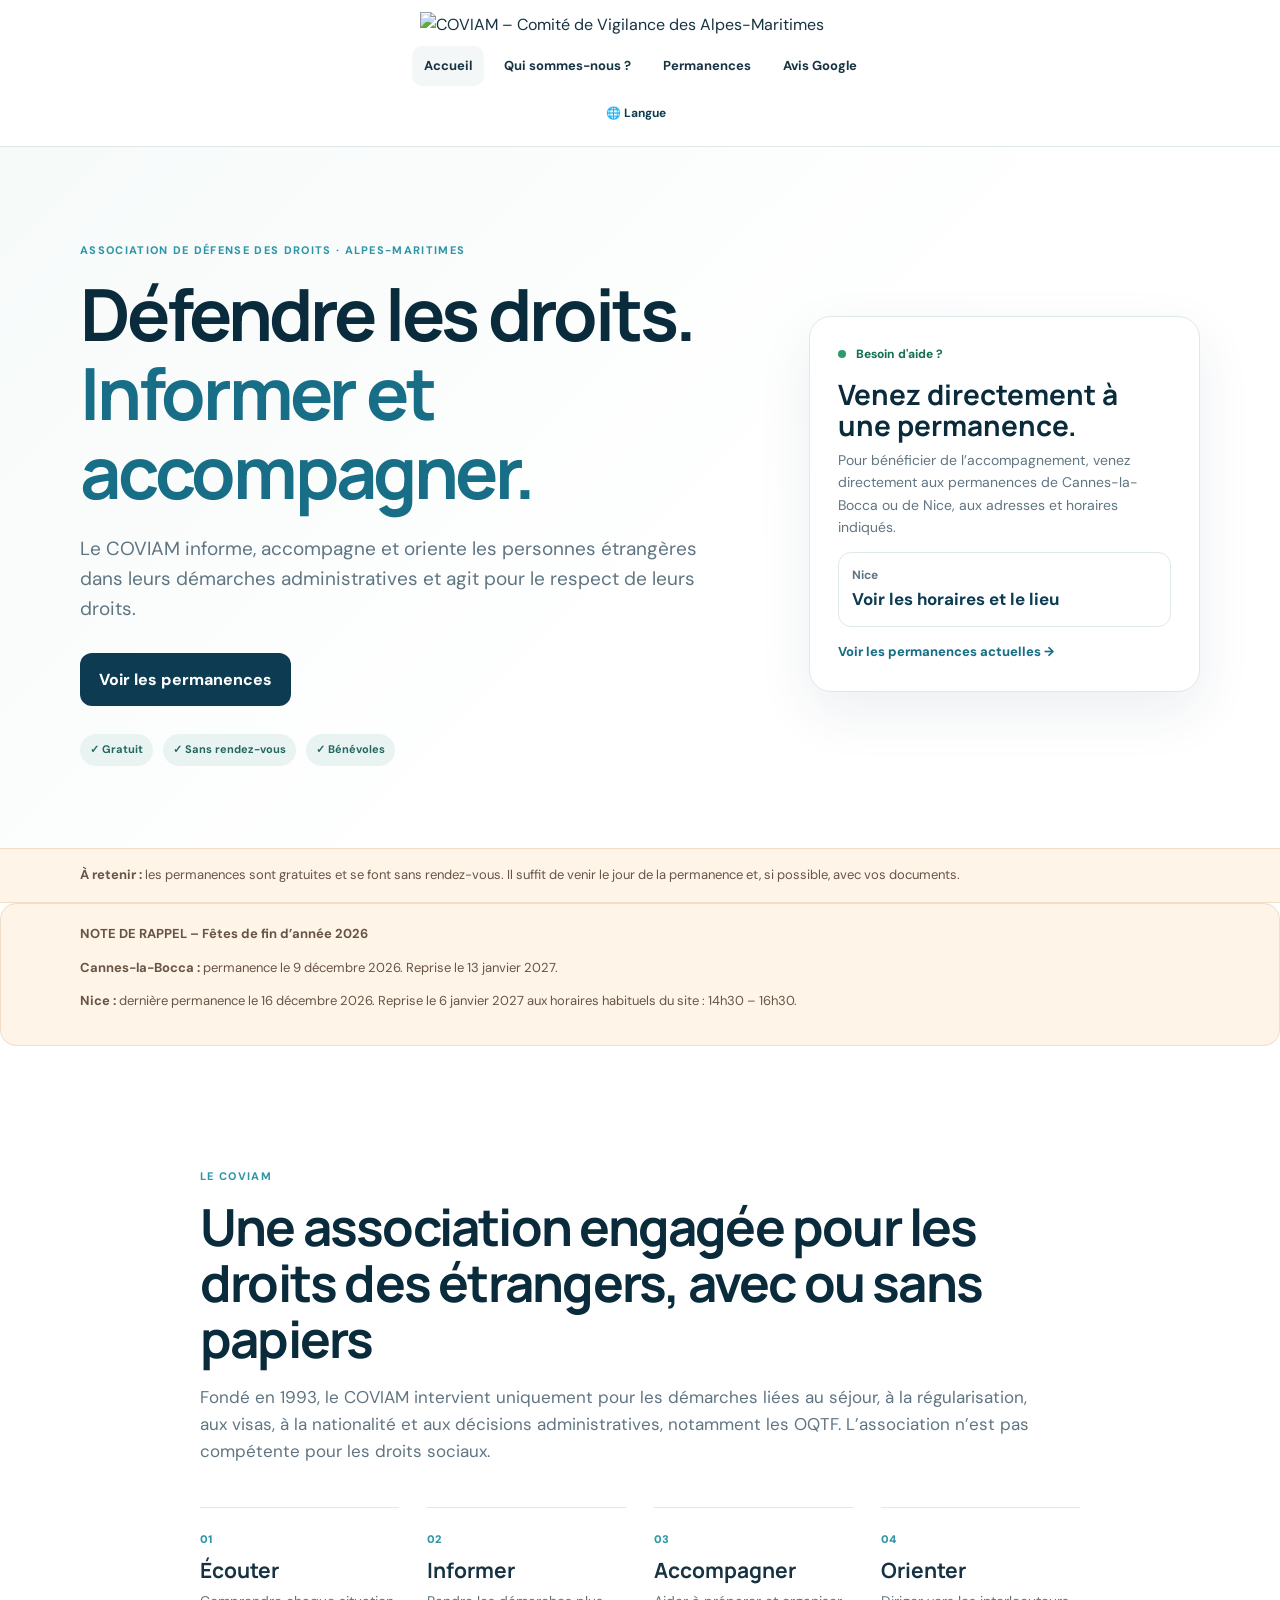
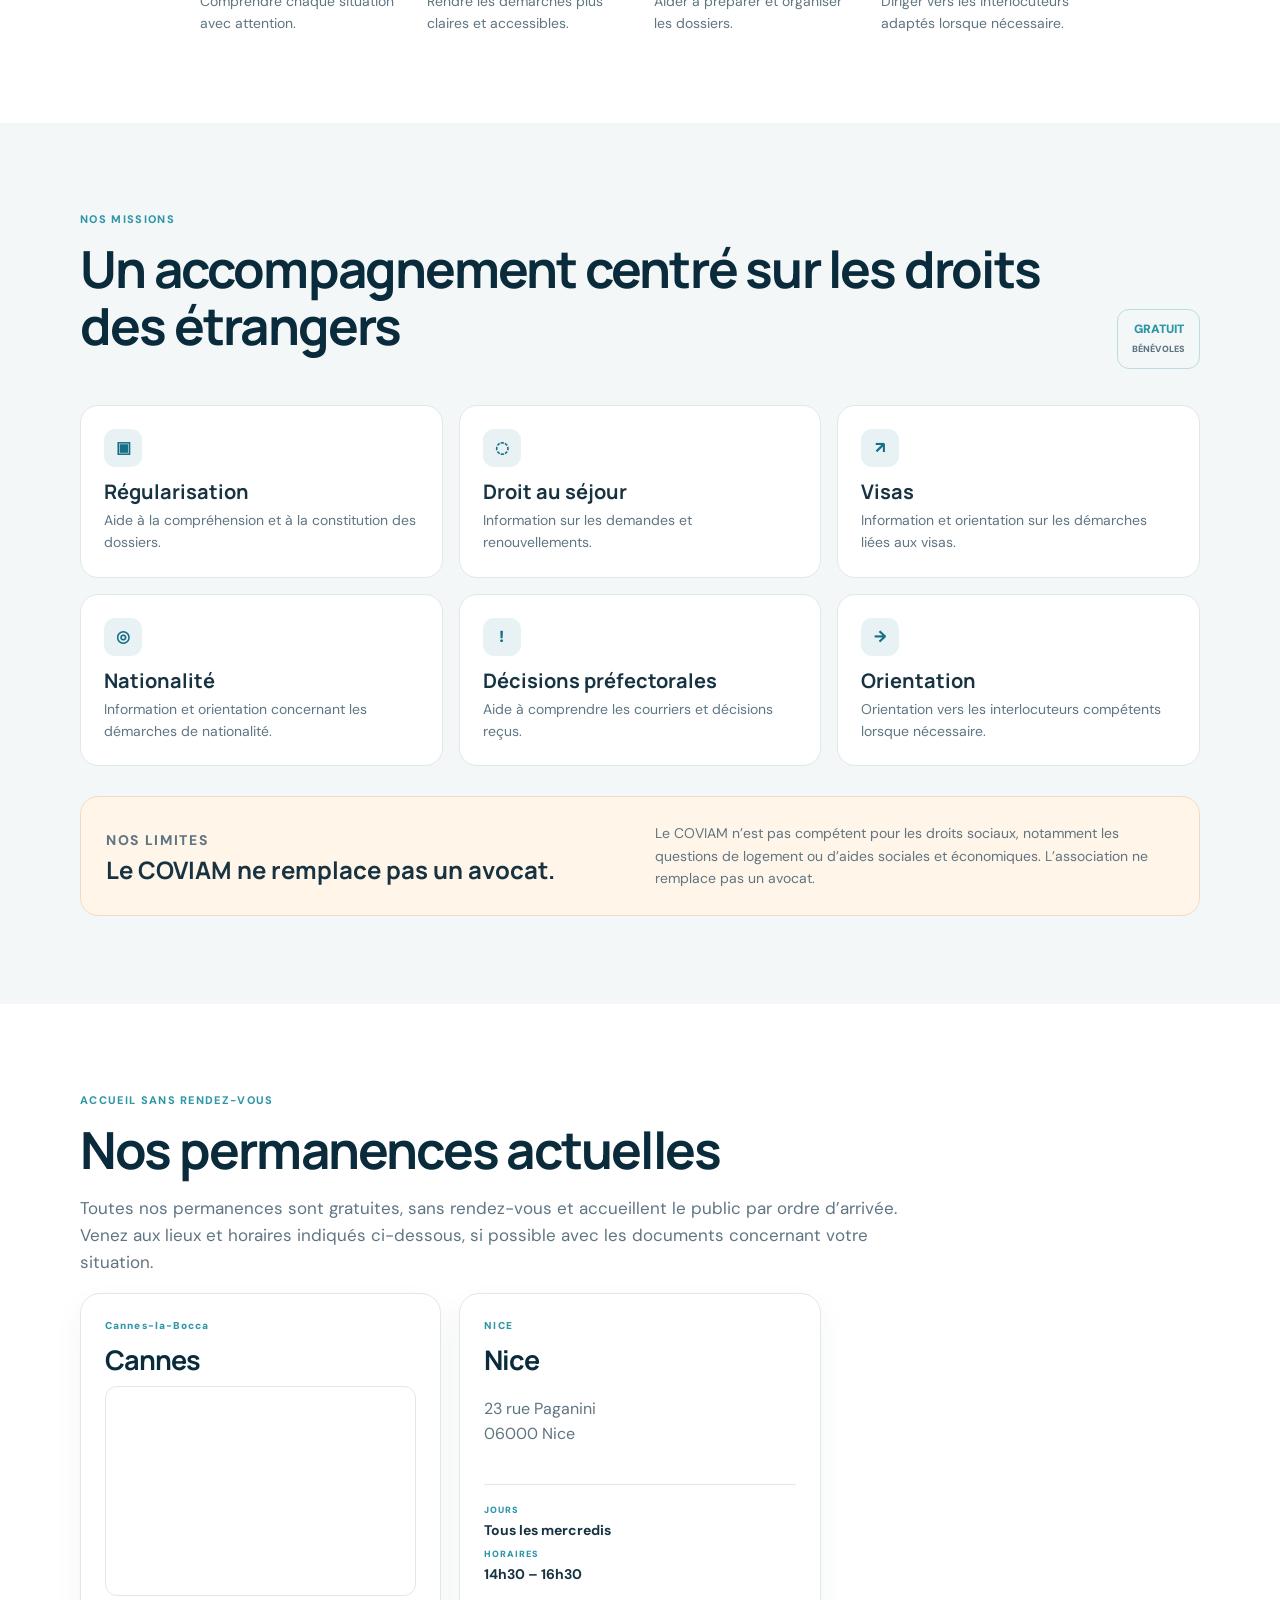
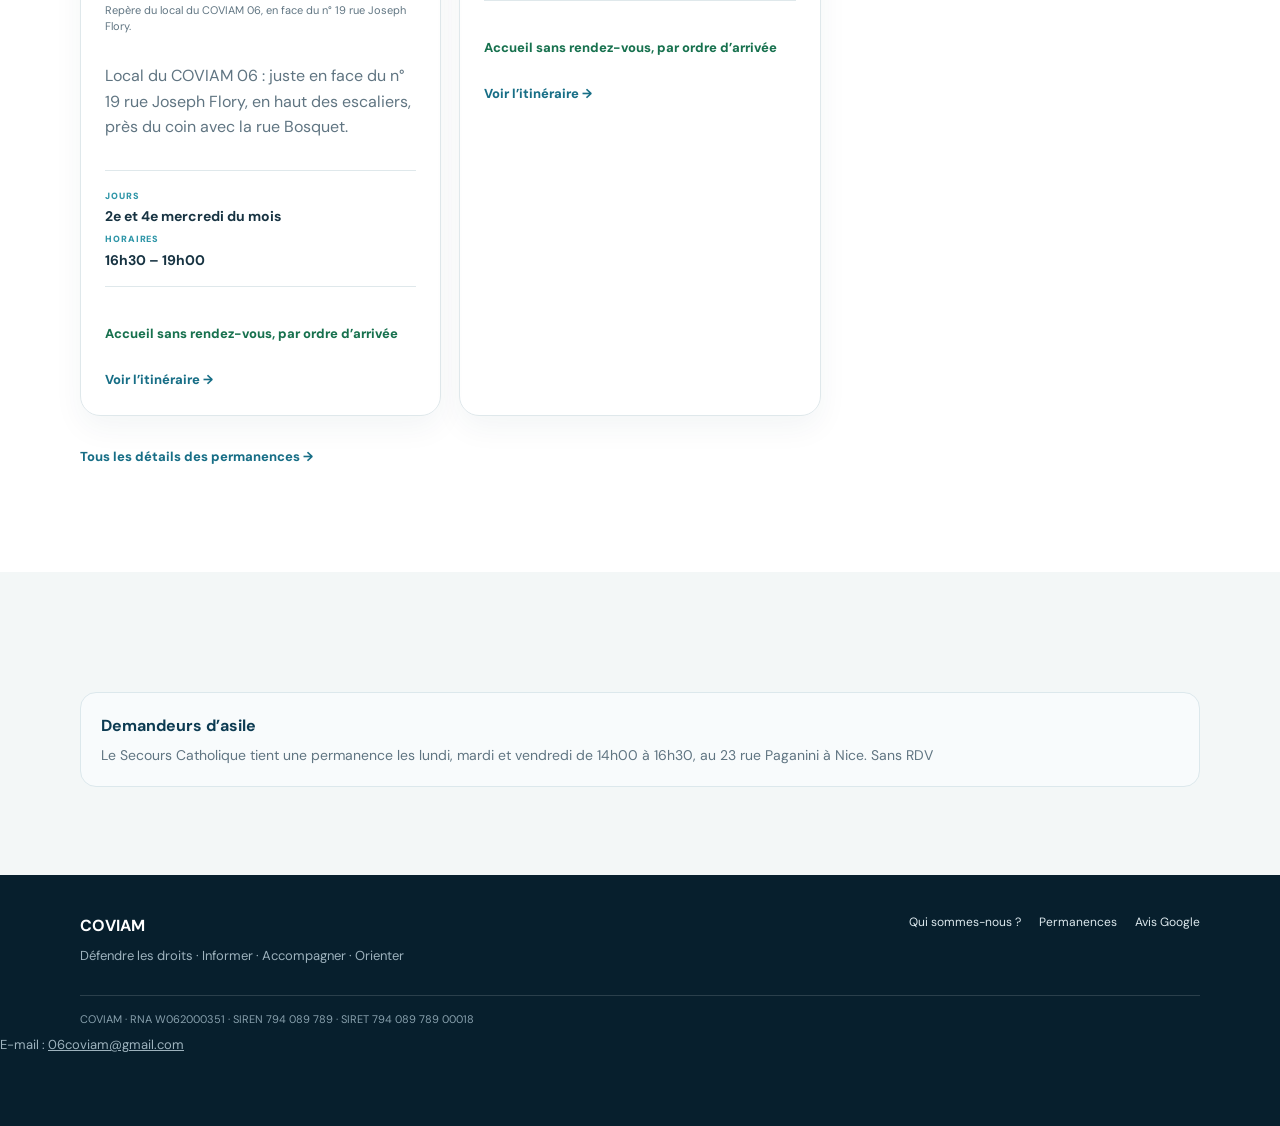
==== index.html @ be1cc50b "Remove on-call phone number from homepage" ====
<!doctype html>
<html lang="fr">
<head><meta charset="utf-8"><meta name="viewport" content="width=device-width,initial-scale=1">
<meta name="description" content="COVIAM – Comité de Vigilance des Alpes-Maritimes. Défense des droits et accompagnement des personnes étrangères.">
<meta name="theme-color" content="#0c3b52"><title>COVIAM – Comité de Vigilance des Alpes-Maritimes</title><link rel="stylesheet" href="style.css"></head>
<body>
<header class="header"><div class="wrap nav">
<a class="brand" href="index.html"><img src="logo-coviam.svg" class="brand-logo" alt="COVIAM – Comité de Vigilance des Alpes-Maritimes"></a>
<button class="burger" id="burger" aria-label="Ouvrir le menu" aria-expanded="false">☰</button>
<nav id="menu"><a class="active" href="index.html">Accueil</a><a href="qui-sommes-nous.html">Qui sommes-nous ?</a><a href="permanences.html">Permanences</a><a href="avis.html">Avis Google</a></nav><div class="language-switcher" aria-label="Choisir la langue du site"><span class="language-label">🌐 Langue</span><div class="gtranslate_wrapper"></div></div></div></header>
<main>
<section class="hero"><div class="wrap hero-grid"><div>
<p class="eyebrow">Association de défense des droits · Alpes-Maritimes</p>
<h1>Défendre les droits.<br><em>Informer et accompagner.</em></h1>
<p class="lead">Le COVIAM informe, accompagne et oriente les personnes étrangères dans leurs démarches administratives et agit pour le respect de leurs droits.</p>
<div class="actions"><a class="btn primary" href="permanences.html">Voir les permanences</a></div>
<div class="pills"><span>✓ Gratuit</span><span>✓ Sans rendez-vous</span><span>✓ Bénévoles</span></div>
</div>
<aside class="hero-card"><div class="status"><span></span> Besoin d'aide ?</div><h2>Venez directement à une permanence.</h2><p>Pour bénéficier de l’accompagnement, venez directement aux permanences de Cannes-la-Bocca ou de Nice, aux adresses et horaires indiqués.</p>

<a class="phone" href="permanences.html"><strong>Nice</strong><b>Voir les horaires et le lieu</b></a>
<a class="plain-arrow" href="permanences.html">Voir les permanences actuelles →</a></aside>
</div></section>
<section class="notice"><div class="wrap"><strong>À retenir :</strong> les permanences sont gratuites et se font sans rendez-vous. Il suffit de venir le jour de la permanence et, si possible, avec vos documents.</div></section>
<section class="notice big holiday-notice"><div class="wrap"><strong>NOTE DE RAPPEL – Fêtes de fin d’année 2026</strong><p><b>Cannes-la-Bocca :</b> permanence le 9 décembre 2026. Reprise le 13 janvier 2027.</p><p><b>Nice :</b> dernière permanence le 16 décembre 2026. Reprise le 6 janvier 2027 aux horaires habituels du site : 14h30 – 16h30.</p></div></section>
<section class="section"><div class="wrap narrow"><p class="kicker">Le COVIAM</p><h2>Une association engagée pour les droits des étrangers, avec ou sans papiers</h2>
<p class="intro">Fondé en 1993, le COVIAM intervient uniquement pour les démarches liées au séjour, à la régularisation, aux visas, à la nationalité et aux décisions administratives, notamment les OQTF. L’association n’est pas compétente pour les droits sociaux.</p>
<div class="four"><article><span>01</span><h3>Écouter</h3><p>Comprendre chaque situation avec attention.</p></article><article><span>02</span><h3>Informer</h3><p>Rendre les démarches plus claires et accessibles.</p></article><article><span>03</span><h3>Accompagner</h3><p>Aider à préparer et organiser les dossiers.</p></article><article><span>04</span><h3>Orienter</h3><p>Diriger vers les interlocuteurs adaptés lorsque nécessaire.</p></article></div></div></section>
<section class="section soft"><div class="wrap"><div class="head-row"><div><p class="kicker">Nos missions</p><h2>Un accompagnement centré sur les droits des étrangers</h2></div><div class="stamp">GRATUIT<br><small>BÉNÉVOLES</small></div></div>
<div class="cards"><article><div class="icon">▣</div><h3>Régularisation</h3><p>Aide à la compréhension et à la constitution des dossiers.</p></article><article><div class="icon">◌</div><h3>Droit au séjour</h3><p>Information sur les demandes et renouvellements.</p></article><article><div class="icon">↗</div><h3>Visas</h3><p>Information et orientation sur les démarches liées aux visas.</p></article><article><div class="icon">◎</div><h3>Nationalité</h3><p>Information et orientation concernant les démarches de nationalité.</p></article><article><div class="icon">!</div><h3>Décisions préfectorales</h3><p>Aide à comprendre les courriers et décisions reçus.</p></article><article><div class="icon">→</div><h3>Orientation</h3><p>Orientation vers les interlocuteurs compétents lorsque nécessaire.</p></article></div>
<div class="limits"><div><p class="kicker">Nos limites</p><h3>Le COVIAM ne remplace pas un avocat.</h3></div><p>Le COVIAM n’est pas compétent pour les droits sociaux, notamment les questions de logement ou d’aides sociales et économiques. L’association ne remplace pas un avocat.</p></div></div></section>

<section class="section"><div class="wrap">
<p class="kicker">Accueil sans rendez-vous</p><h2>Nos permanences actuelles</h2>
<p class="intro">Toutes nos permanences sont gratuites, sans rendez-vous et accueillent le public par ordre d’arrivée. Venez aux lieux et horaires indiqués ci-dessous, si possible avec les documents concernant votre situation.</p>
<div class="perm-grid">
<article class="perm"><div class="city">Cannes-la-Bocca</div><h2>Cannes</h2><figure class="perm-photo"><img src="images/cannes-la-bocca.webp" alt="Local du COVIAM à Cannes-la-Bocca, avec le panneau COVIAM"><figcaption>Repère du local du COVIAM 06, en face du n° 19 rue Joseph Flory.</figcaption></figure><p class="address">Local du COVIAM 06 : juste en face du n° 19 rue Joseph Flory, en haut des escaliers, près du coin avec la rue Bosquet.</p><div class="schedule"><small>JOURS</small><b>2e et 4e mercredi du mois</b><small>HORAIRES</small><b>16h30 – 19h00</b></div><div class="without">Accueil sans rendez-vous, par ordre d’arrivée</div><a class="map" target="_blank" rel="noopener" href="https://www.google.com/maps?q=19+Rue+Joseph+Flory,+06150+Cannes&amp;ftid=0x12ce82442c1627b3:0x6be1b0abdb74c43f&amp;entry=gps&amp;shh=CAE&amp;lucs=,94231188,100821559,47071704,94218641,100849091,100838877,121816461,100798797,100848091&amp;g_ep=CAISEjI2LjQ3LjEuMDIyMzQ3NTAzMBgAIO-qBypXLDk0MjMxMTg4LDEwMDgyMTU1OSw0NzA3MTcwNCw5NDIxODY0MSwxMDA4NDkwOTEsMTAwODM4ODc3LDEyMTgxNjQ2MSwxMDA3OTg3OTcsMTAwODQ4MDkxQgJGUg%3D%3D&amp;skid=68f4666a-623d-4cf0-a6ba-37a388bf20b9&amp;g_st=iw">Voir l’itinéraire →</a></article>
<article class="perm"><div class="city">NICE</div><h2>Nice</h2><p class="address">23 rue Paganini<br>06000 Nice</p><div class="schedule"><small>JOURS</small><b>Tous les mercredis</b><small>HORAIRES</small><b>14h30 – 16h30</b></div><div class="without">Accueil sans rendez-vous, par ordre d’arrivée</div><a class="map" target="_blank" rel="noopener" href="https://www.google.com/maps/search/?api=1&query=23+rue+Paganini+Nice">Voir l’itinéraire →</a></article>
</div><p><a class="plain-arrow" href="permanences.html">Tous les détails des permanences →</a></p></div></section>


<section class="section soft"><div class="wrap"><div class="callout"><strong>Demandeurs d’asile</strong><p>Le Secours Catholique tient une permanence les lundi, mardi et vendredi de 14h00 à 16h30, au 23 rue Paganini à Nice. Sans RDV</p></div></div></section>
</main>
<footer class="footer"><div class="wrap footer-grid"><div><b>COVIAM</b><p>Défendre les droits · Informer · Accompagner · Orienter</p></div><div class="footer-nav"><a href="qui-sommes-nous.html">Qui sommes-nous ?</a><a href="permanences.html">Permanences</a><a href="avis.html">Avis Google</a></div></div><div class="wrap footer-bottom">COVIAM · RNA W062000351 · SIREN 794 089 789 · SIRET 794 089 789 00018</div><p class="footer-email">E-mail : <a href="mailto:06coviam@gmail.com">06coviam@gmail.com</a></p></footer>
<div class="mobile-bar"><a href="permanences.html">📍<span>Permanences</span></a><a href="avis.html">★<span>Avis</span></a></div><script src="script.js"></script><script>window.gtranslateSettings = {"default_language":"fr","languages":["fr","en","ar","sq","am","hy","az","eu","be","bn","bs","bg","ca","ceb","zh-CN","zh-TW","co","hr","cs","da","nl","eo","et","tl","fi","fy","gl","ka","de","el","gu","ht","ha","haw","he","hi","hmn","hu","is","ig","id","ga","it","ja","jv","kn","kk","km","rw","ko","ku","ky","lo","la","lv","lt","lb","mk","mg","ms","ml","mt","mi","mr","mn","my","ne","no","ny","or","ps","fa","pl","pt","pa","ro","ru","sm","gd","sr","st","sn","sd","si","sk","sl","so","es","su","sw","sv","tg","ta","tt","te","th","tr","tk","uk","ur","ug","uz","vi","cy","xh","yi","yo","zu"],"wrapper_selector":".gtranslate_wrapper"};</script><script src="https://cdn.gtranslate.net/widgets/latest/dropdown.js" defer></script></body></html>
---- style.css ----
@import url('https://fonts.googleapis.com/css2?family=DM+Sans:wght@400;500;600;700&family=Manrope:wght@700;800&display=swap');
:root{--navy:#0c3b52;--deep:#092b3b;--blue:#176e86;--aqua:#2f96a8;--ink:#173342;--muted:#607582;--line:#dfe8eb;--soft:#f3f7f7;--cream:#fffaf5;--orange:#d77a37}
*{box-sizing:border-box}html{scroll-behavior:smooth}body{margin:0;color:var(--ink);font-family:"DM Sans",Arial,sans-serif;background:#fff;line-height:1.6}a{color:inherit}h1,h2,h3{font-family:Manrope,Arial,sans-serif;line-height:1.1;margin:0}.wrap{width:min(1120px,calc(100% - 40px));margin:auto}.narrow{width:min(880px,calc(100% - 40px))}
.header{position:sticky;top:0;z-index:10;background:rgba(255,255,255,.96);backdrop-filter:blur(12px);border-bottom:1px solid var(--line)}.nav{position:relative;min-height:0;padding:12px 0 10px;display:flex;flex-direction:column;align-items:center;justify-content:center;gap:8px}.brand{display:flex;align-items:center;justify-content:center;text-decoration:none;width:100%}.brand-logo{width:min(440px,72vw);max-height:112px;height:auto;object-fit:contain;display:block}.brand-badge{width:43px;height:43px;border-radius:13px;display:grid;place-items:center;background:var(--navy);color:white;font-weight:800}
.nav nav{display:flex;align-items:center;justify-content:center;gap:8px;width:100%;}.nav nav a{padding:10px 12px;text-decoration:none;font-size:13px;font-weight:700;border-radius:10px}.nav nav a:hover,.nav nav a.active{background:var(--soft)}.nav .don-link{background:var(--orange);color:white!important;padding-inline:18px}.burger{display:none;border:0;background:none;font-size:26px;color:var(--navy)}
.hero{background:linear-gradient(135deg,#f6faf9 0%,#fff 58%);padding:95px 0 82px}.hero-grid{display:grid;grid-template-columns:1.35fr .8fr;gap:70px;align-items:center}.eyebrow,.kicker{margin:0;text-transform:uppercase;letter-spacing:.12em;font-size:11px;font-weight:800;color:var(--aqua)}.hero h1{font-size:clamp(44px,6vw,72px);letter-spacing:-.045em;color:var(--deep);margin:14px 0 22px}.hero h1 em{font-style:normal;color:var(--blue)}.lead{font-size:19px;color:var(--muted);max-width:760px}.actions{display:flex;gap:12px;flex-wrap:wrap;margin:28px 0}.btn{display:inline-flex;align-items:center;justify-content:center;text-decoration:none;font-weight:800;border-radius:12px;padding:13px 18px;border:1px solid transparent}.primary{background:var(--navy);color:#fff}.secondary{background:#fff;border-color:var(--line);color:var(--navy)}.light{background:#fff;color:var(--navy)}.donate{background:var(--orange);color:#fff}
.pills{display:flex;gap:10px;flex-wrap:wrap}.pills span{padding:7px 10px;border-radius:999px;background:#e9f4f2;color:#21685f;font-size:11px;font-weight:700}.hero-card{background:#fff;border:1px solid var(--line);border-radius:22px;padding:28px;box-shadow:0 20px 55px rgba(17,54,72,.08)}.status{font-size:12px;font-weight:800;color:#17714e}.status span{display:inline-block;width:8px;height:8px;border-radius:50%;background:#2f9a6d;margin-right:7px}.hero-card h2{font-size:28px;color:var(--deep);margin:15px 0 8px}.hero-card p{color:var(--muted);font-size:14px;margin-top:0}.phone{display:block;text-decoration:none;border:1px solid var(--line);padding:13px;border-radius:13px;margin-top:10px}.phone strong,.phone b{display:block}.phone strong{font-size:12px;color:var(--muted)}.phone b{font-size:17px;color:var(--navy)}.plain-arrow,.map,.phone-inline{display:inline-block;margin-top:15px;color:var(--blue);font-weight:800;font-size:13px;text-decoration:none}.notice{background:#fff4e8;border-top:1px solid #f2dec7;border-bottom:1px solid #f2dec7;padding:16px 0;color:#675546;font-size:13px}.notice.big{padding:20px 22px;border:1px solid #f0ddca;border-radius:16px;margin-bottom:34px}
.section{padding:88px 0}.soft{background:var(--soft)}.section h2,.page-hero h1{font-size:clamp(34px,4vw,53px);letter-spacing:-.035em;color:var(--deep);margin:12px 0 16px}.intro{color:var(--muted);font-size:17px;max-width:850px}.four{display:grid;grid-template-columns:repeat(4,1fr);gap:28px;margin-top:42px}.four article{border-top:1px solid var(--line);padding-top:17px}.four span{font-size:11px;color:var(--aqua);font-weight:900}.four h3{font-size:21px;margin:8px 0}.four p,.cards p,.limits p,.cta-box p,.donor-box p,.list-grid p{color:var(--muted);font-size:14px;margin:0}.head-row{display:flex;justify-content:space-between;align-items:end;gap:30px}.stamp{border:1px solid #bddce1;color:var(--aqua);padding:10px 14px;border-radius:12px;font-weight:900;text-align:center;font-size:12px}.stamp small{color:var(--muted);font-size:9px}.cards{display:grid;grid-template-columns:repeat(3,1fr);gap:16px;margin-top:36px}.cards article,.list-grid article{background:#fff;border:1px solid var(--line);border-radius:18px;padding:23px}.icon{width:38px;height:38px;border-radius:11px;display:grid;place-items:center;background:#e8f2f4;color:var(--blue);font-weight:900}.cards h3{font-size:20px;margin:14px 0 6px}.limits{display:grid;grid-template-columns:1fr 1fr;gap:30px;align-items:center;margin-top:30px;padding:25px;border-radius:18px;background:#fff5e9;border:1px solid #f0dcc6}.limits h3{font-size:24px;margin-top:5px}.cta-box{display:flex;justify-content:space-between;align-items:center;gap:35px;padding:38px;background:var(--navy);border-radius:24px;color:#fff}.cta-box h2,.donor-box h2{color:#fff}.cta-box p,.donor-box p{color:#c6d7df}.donor-box{display:flex;justify-content:space-between;align-items:center;gap:35px;padding:38px;border-radius:24px;background:var(--deep);color:#fff}.donor{padding-top:0}.footer{background:#071f2d;color:#fff;padding:38px 0 70px}.footer-grid{display:flex;justify-content:space-between;gap:40px}.footer p{margin:7px 0 0;color:#9db2bd;font-size:13px}.footer-nav{display:flex;gap:18px;flex-wrap:wrap}.footer-nav a{color:#dce8ed;text-decoration:none;font-size:12px}.footer-bottom{border-top:1px solid rgba(255,255,255,.14);margin-top:28px;padding-top:15px;color:#88a0ad;font-size:11px}.page-hero{padding:80px 0 65px;background:linear-gradient(135deg,#f5faf9,#fff)}.page-hero p:not(.eyebrow){color:var(--muted);font-size:18px;max-width:800px}.facts{display:grid;grid-template-columns:repeat(4,1fr);border-top:1px solid var(--line);margin:40px 0 50px}.facts div{padding:18px 0;border-bottom:1px solid var(--line)}.facts b,.facts span{display:block}.facts b{font-size:11px;color:var(--aqua);text-transform:uppercase;letter-spacing:.1em}.facts span{font-weight:800;margin-top:4px}.list-grid{display:grid;grid-template-columns:repeat(2,1fr);gap:15px;margin-top:25px}.callout{margin-top:32px;padding:20px;border-radius:16px;background:#f8fbfc;border:1px solid #dce8ec}.callout strong{color:var(--navy)}.callout p{margin:5px 0 0;color:var(--muted);font-size:14px}.resources{display:grid;gap:12px;margin-top:34px}.resources a{display:flex;justify-content:space-between;gap:20px;align-items:center;text-decoration:none;padding:20px;border:1px solid var(--line);border-radius:16px}.resources a:hover{border-color:#b9d7dd;transform:translateY(-1px)}.resources small{color:var(--aqua);font-weight:900;letter-spacing:.1em;font-size:10px}.resources h3{font-size:19px;margin:4px 0}.resources p{color:var(--muted);margin:0;font-size:14px}.resources span{font-size:22px;color:var(--blue)}.perm-grid{display:grid;grid-template-columns:repeat(3,1fr);gap:18px}.perm{border:1px solid var(--line);border-radius:20px;padding:24px;box-shadow:0 12px 30px rgba(14,53,71,.05);display:flex;flex-direction:column}.city{font-size:10px;letter-spacing:.11em;font-weight:900;color:var(--aqua)}.perm h2{font-size:27px;margin:11px 0 5px}.address{color:var(--muted);min-height:58px}.schedule{border-block:1px solid var(--line);padding:15px 0;margin:14px 0 17px;display:grid;gap:2px}.schedule small{font-size:9px;letter-spacing:.1em;font-weight:900;color:var(--aqua);margin-top:3px}.schedule b{font-size:14px}.full{width:100%;font-size:13px}.without{padding:10px 0;color:#17714e;font-weight:800;font-size:13px;margin-top:10px}.help-note{margin-top:12px;color:var(--muted);font-size:12px}.donor-large{padding:35px;border:1px solid var(--line);border-radius:22px;background:#fff;box-shadow:0 12px 30px rgba(14,53,71,.05)}.don-placeholder{margin-top:28px;padding:24px;border:2px dashed #cbdde1;border-radius:17px;background:#f7fbfb}.don-placeholder b{color:var(--navy)}.don-placeholder p{color:var(--muted);font-size:14px}.small-note{font-size:12px;color:#7a8a91;margin-top:17px}.job-list{display:grid;grid-template-columns:repeat(2,1fr);gap:10px;margin:30px 0}.job-list div{border:1px solid var(--line);border-radius:12px;padding:12px 14px;background:#fff;font-weight:600;font-size:14px}.mobile-bar{display:none}
@media(max-width:900px){.hero-grid{grid-template-columns:1fr}.four{grid-template-columns:repeat(2,1fr)}.cards,.perm-grid{grid-template-columns:repeat(2,1fr)}.head-row,.cta-box,.donor-box,.footer-grid{flex-direction:column;align-items:flex-start}.limits{grid-template-columns:1fr}}
@media(max-width:720px){.wrap,.narrow{width:min(100% - 28px,680px)}.nav{min-height:0;padding:10px 0 8px;gap:7px}.brand-logo{width:min(82vw,390px);max-height:86px}.burger{display:block;position:absolute;left:0;top:22px;z-index:2;}.nav nav{display:none;position:absolute;left:0;right:0;top:100%;background:#fff;padding:12px 14px 18px;border-bottom:1px solid var(--line);box-shadow:0 20px 35px rgba(8,44,62,.08);flex-direction:column;align-items:stretch}.nav nav.open{display:flex}.nav nav a{padding:12px 13px}.hero{padding:68px 0}.hero h1{font-size:45px}.section{padding:70px 0}.four,.cards,.perm-grid,.list-grid,.facts,.job-list{grid-template-columns:1fr}.facts{margin-top:28px}.cta-box,.donor-box{padding:27px}.mobile-bar{position:fixed;left:10px;right:10px;bottom:10px;z-index:20;display:grid;grid-template-columns:1fr 1fr 1fr;background:rgba(7,31,45,.98);border-radius:15px;padding:6px;box-shadow:0 18px 50px rgba(0,0,0,.24)}.mobile-bar a{text-decoration:none;color:white;text-align:center;font-size:10px;font-weight:800;padding:7px}.mobile-bar a span{display:block}.footer{padding-bottom:100px}.page-hero{padding:65px 0 50px}.resources a{align-items:flex-start}}

.perm-photo{margin:6px 0 12px}.perm-photo img{display:block;width:100%;height:auto;border:1px solid var(--line);border-radius:12px}.perm-photo figcaption{margin-top:7px;color:var(--muted);font-size:11px;line-height:1.45}

/* Sélecteur de langue GTranslate */
.language-switcher{display:flex;align-items:center;justify-content:center;gap:8px;padding:4px 0 8px;color:var(--navy);font-size:12px;font-weight:700}
.language-switcher .language-label{white-space:nowrap}
.language-switcher .gtranslate_wrapper{display:flex;align-items:center;min-height:30px}
.language-switcher .gt_selector{max-width:min(240px,70vw);padding:7px 10px;border:1px solid var(--line);border-radius:10px;background:#fff;color:var(--navy);font:inherit;cursor:pointer}
.language-switcher .gt_selector:focus{outline:2px solid var(--aqua);outline-offset:2px}
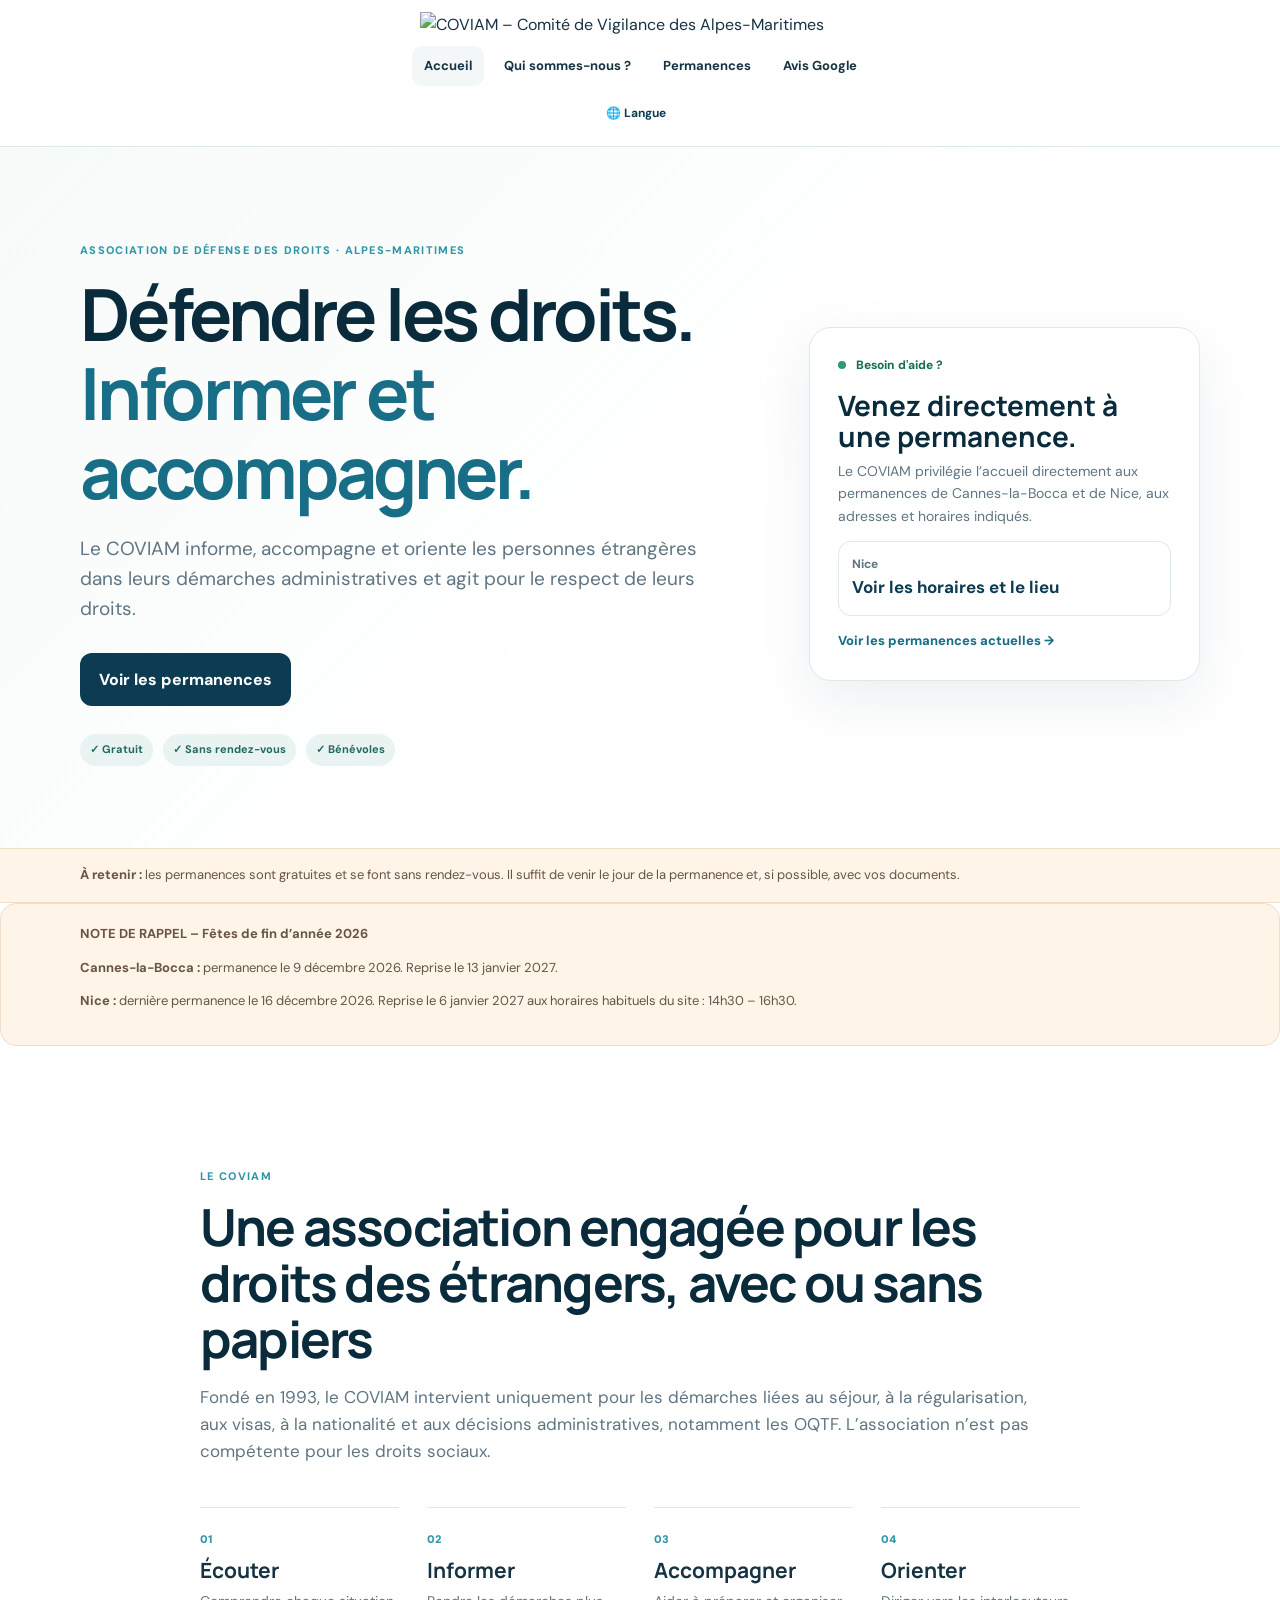
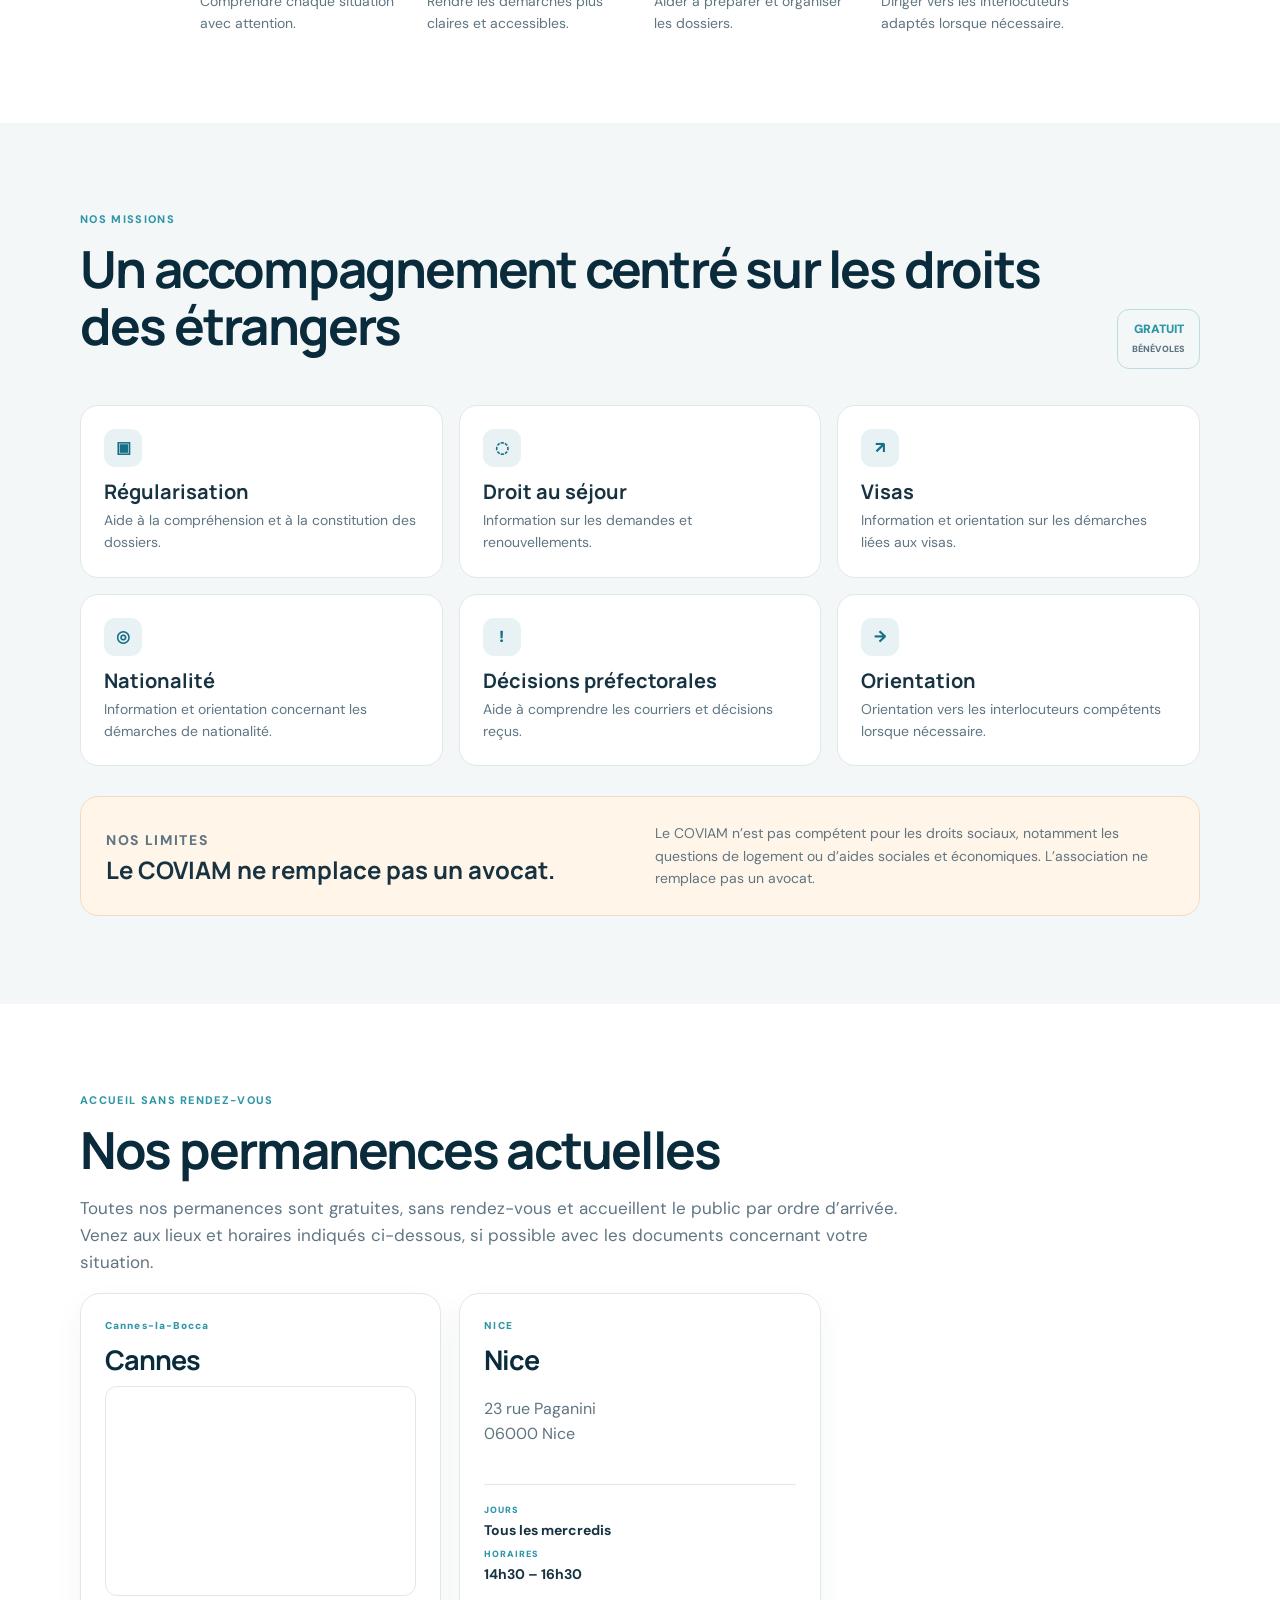
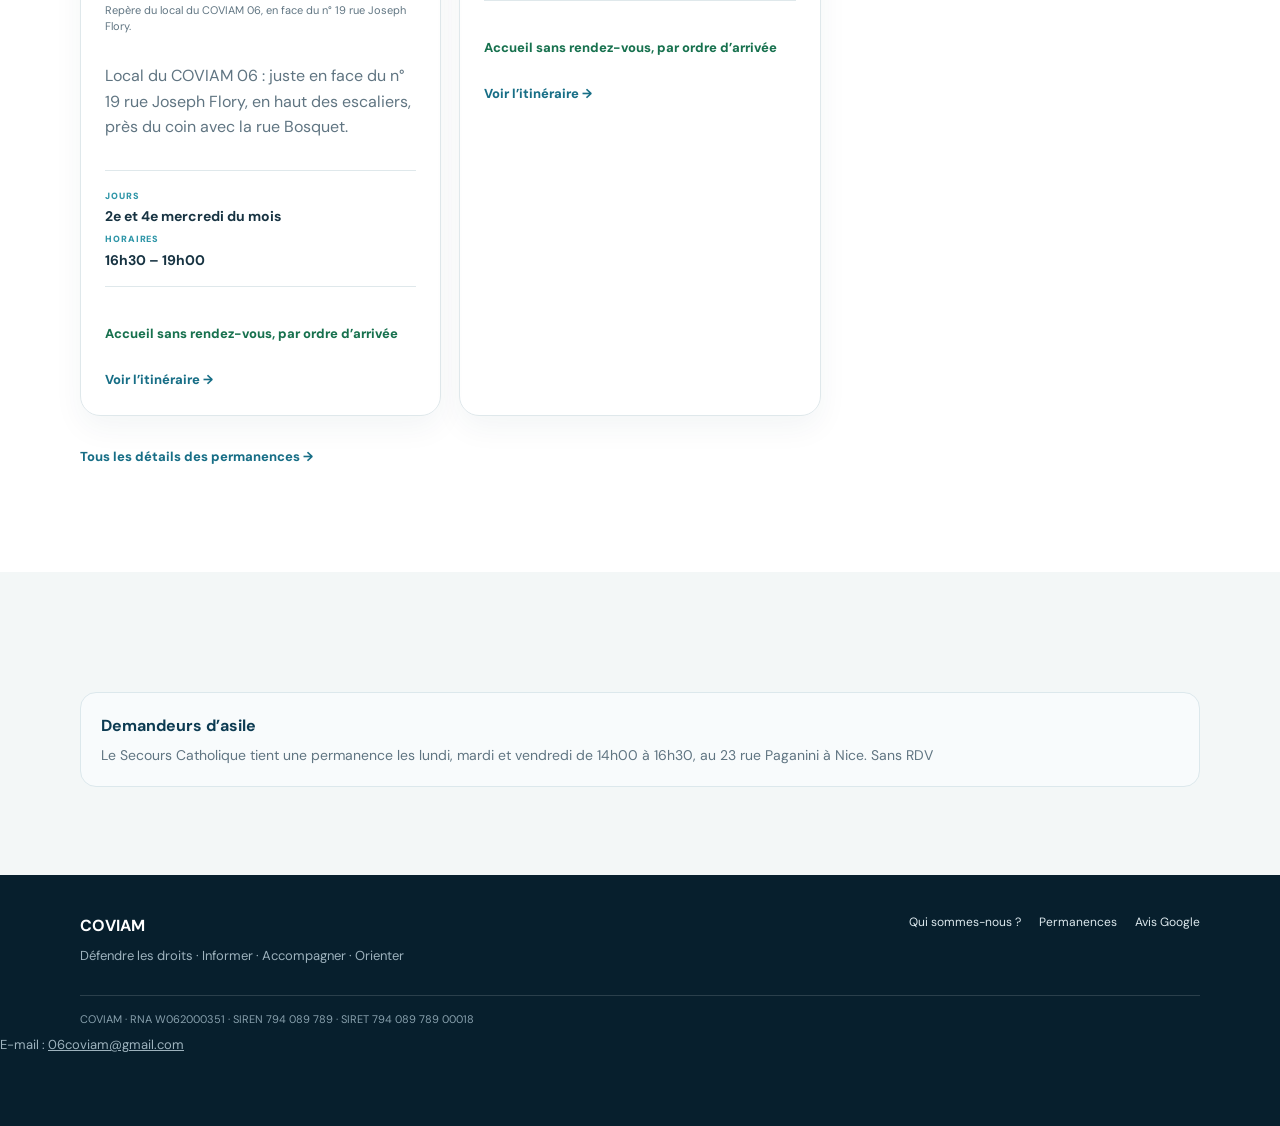
==== commit d92936d6: "Refresh homepage notice without on-call phone number" ====
--- a/index.html
+++ b/index.html
@@ -16,7 +16,7 @@
 <div class="actions"><a class="btn primary" href="permanences.html">Voir les permanences</a></div>
 <div class="pills"><span>✓ Gratuit</span><span>✓ Sans rendez-vous</span><span>✓ Bénévoles</span></div>
 </div>
-<aside class="hero-card"><div class="status"><span></span> Besoin d'aide ?</div><h2>Venez directement à une permanence.</h2><p>Pour bénéficier de l’accompagnement, venez directement aux permanences de Cannes-la-Bocca ou de Nice, aux adresses et horaires indiqués.</p>
+<aside class="hero-card"><div class="status"><span></span> Besoin d'aide ?</div><h2>Venez directement à une permanence.</h2><p>Le COVIAM privilégie l’accueil directement aux permanences de Cannes-la-Bocca et de Nice, aux adresses et horaires indiqués.</p>
 
 <a class="phone" href="permanences.html"><strong>Nice</strong><b>Voir les horaires et le lieu</b></a>
 <a class="plain-arrow" href="permanences.html">Voir les permanences actuelles →</a></aside>
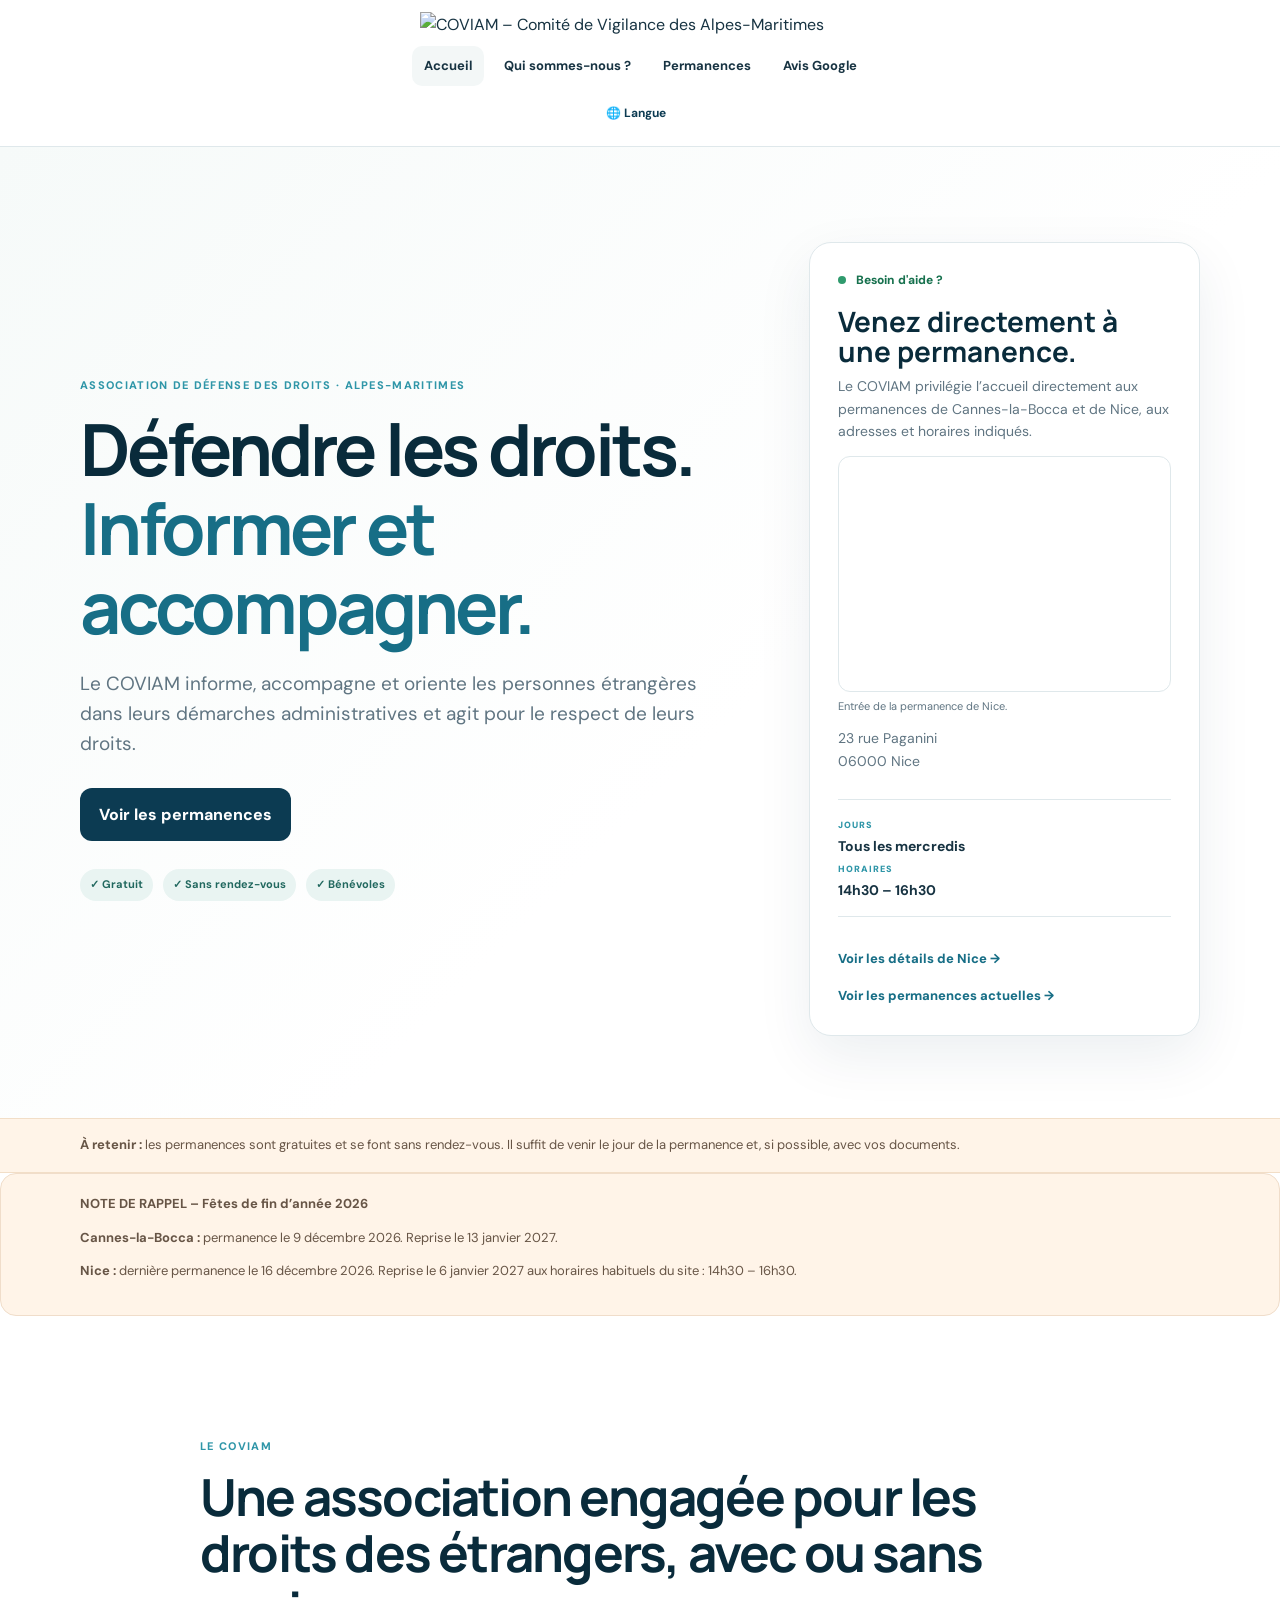
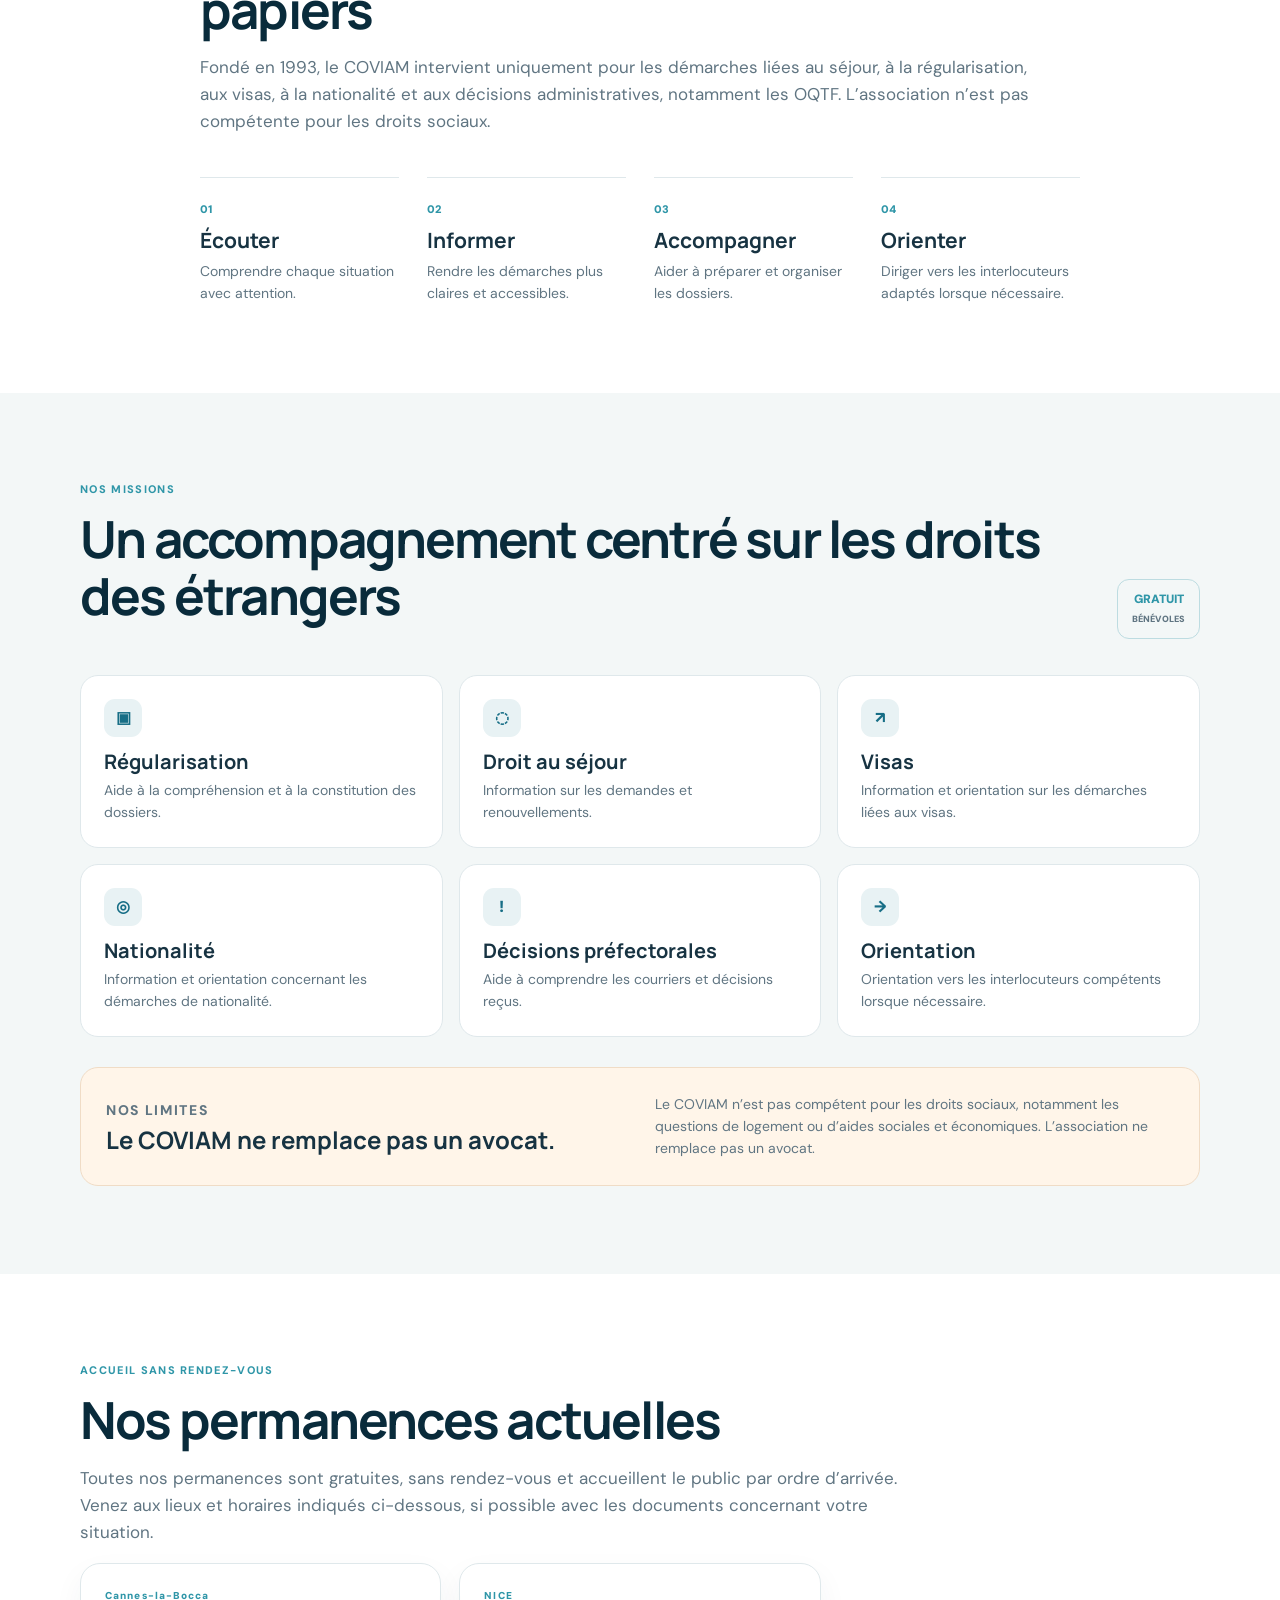
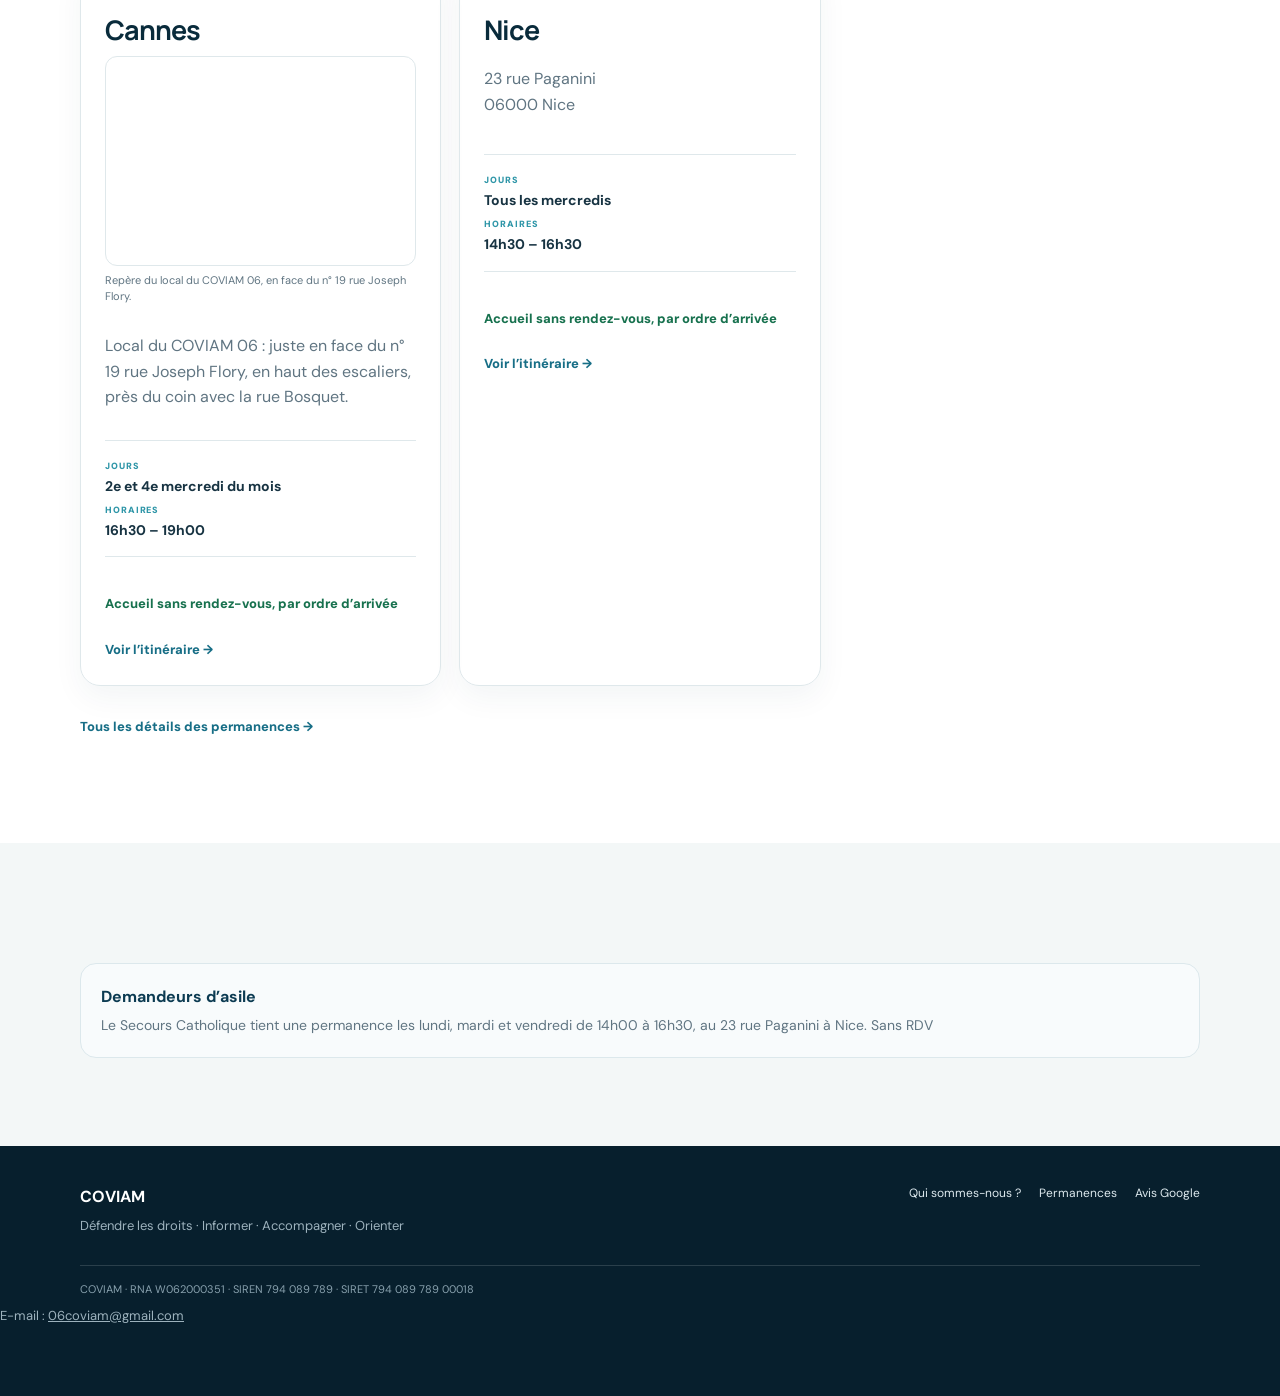
==== commit 39b57316: "Afficher les deux permanences et leurs photos sur l’accueil" ====
--- a/index.html
+++ b/index.html
@@ -18,7 +18,7 @@
 </div>
 <aside class="hero-card"><div class="status"><span></span> Besoin d'aide ?</div><h2>Venez directement à une permanence.</h2><p>Le COVIAM privilégie l’accueil directement aux permanences de Cannes-la-Bocca et de Nice, aux adresses et horaires indiqués.</p>
 
-<a class="phone" href="permanences.html"><strong>Nice</strong><b>Voir les horaires et le lieu</b></a>
+<figure class="perm-photo"><img src="images/nice-permanence.webp" alt="Entrée de la permanence du COVIAM à Nice, au 23 rue Paganini" loading="eager"><figcaption>Entrée de la permanence de Nice.</figcaption></figure><p class="address">23 rue Paganini<br>06000 Nice</p><div class="schedule"><small>JOURS</small><b>Tous les mercredis</b><small>HORAIRES</small><b>14h30 – 16h30</b></div><a class="plain-arrow" href="permanences.html">Voir les détails de Nice →</a>
 <a class="plain-arrow" href="permanences.html">Voir les permanences actuelles →</a></aside>
 </div></section>
 <section class="notice"><div class="wrap"><strong>À retenir :</strong> les permanences sont gratuites et se font sans rendez-vous. Il suffit de venir le jour de la permanence et, si possible, avec vos documents.</div></section>
@@ -34,7 +34,7 @@
 <p class="kicker">Accueil sans rendez-vous</p><h2>Nos permanences actuelles</h2>
 <p class="intro">Toutes nos permanences sont gratuites, sans rendez-vous et accueillent le public par ordre d’arrivée. Venez aux lieux et horaires indiqués ci-dessous, si possible avec les documents concernant votre situation.</p>
 <div class="perm-grid">
-<article class="perm"><div class="city">Cannes-la-Bocca</div><h2>Cannes</h2><figure class="perm-photo"><img src="images/cannes-la-bocca.webp" alt="Local du COVIAM à Cannes-la-Bocca, avec le panneau COVIAM"><figcaption>Repère du local du COVIAM 06, en face du n° 19 rue Joseph Flory.</figcaption></figure><p class="address">Local du COVIAM 06 : juste en face du n° 19 rue Joseph Flory, en haut des escaliers, près du coin avec la rue Bosquet.</p><div class="schedule"><small>JOURS</small><b>2e et 4e mercredi du mois</b><small>HORAIRES</small><b>16h30 – 19h00</b></div><div class="without">Accueil sans rendez-vous, par ordre d’arrivée</div><a class="map" target="_blank" rel="noopener" href="https://www.google.com/maps?q=19+Rue+Joseph+Flory,+06150+Cannes&amp;ftid=0x12ce82442c1627b3:0x6be1b0abdb74c43f&amp;entry=gps&amp;shh=CAE&amp;lucs=,94231188,100821559,47071704,94218641,100849091,100838877,121816461,100798797,100848091&amp;g_ep=CAISEjI2LjQ3LjEuMDIyMzQ3NTAzMBgAIO-qBypXLDk0MjMxMTg4LDEwMDgyMTU1OSw0NzA3MTcwNCw5NDIxODY0MSwxMDA4NDkwOTEsMTAwODM4ODc3LDEyMTgxNjQ2MSwxMDA3OTg3OTcsMTAwODQ4MDkxQgJGUg%3D%3D&amp;skid=68f4666a-623d-4cf0-a6ba-37a388bf20b9&amp;g_st=iw">Voir l’itinéraire →</a></article>
+<article class="perm"><div class="city">Cannes-la-Bocca</div><h2>Cannes</h2><figure class="perm-photo"><img src="images/cannes-la-bocca.webp" alt="Local du COVIAM à Cannes-la-Bocca, avec le panneau COVIAM" loading="eager"><figcaption>Repère du local du COVIAM 06, en face du n° 19 rue Joseph Flory.</figcaption></figure><p class="address">Local du COVIAM 06 : juste en face du n° 19 rue Joseph Flory, en haut des escaliers, près du coin avec la rue Bosquet.</p><div class="schedule"><small>JOURS</small><b>2e et 4e mercredi du mois</b><small>HORAIRES</small><b>16h30 – 19h00</b></div><div class="without">Accueil sans rendez-vous, par ordre d’arrivée</div><a class="map" target="_blank" rel="noopener" href="https://www.google.com/maps?q=19+Rue+Joseph+Flory,+06150+Cannes&amp;ftid=0x12ce82442c1627b3:0x6be1b0abdb74c43f&amp;entry=gps&amp;shh=CAE&amp;lucs=,94231188,100821559,47071704,94218641,100849091,100838877,121816461,100798797,100848091&amp;g_ep=CAISEjI2LjQ3LjEuMDIyMzQ3NTAzMBgAIO-qBypXLDk0MjMxMTg4LDEwMDgyMTU1OSw0NzA3MTcwNCw5NDIxODY0MSwxMDA4NDkwOTEsMTAwODM4ODc3LDEyMTgxNjQ2MSwxMDA3OTg3OTcsMTAwODQ4MDkxQgJGUg%3D%3D&amp;skid=68f4666a-623d-4cf0-a6ba-37a388bf20b9&amp;g_st=iw">Voir l’itinéraire →</a></article>
 <article class="perm"><div class="city">NICE</div><h2>Nice</h2><p class="address">23 rue Paganini<br>06000 Nice</p><div class="schedule"><small>JOURS</small><b>Tous les mercredis</b><small>HORAIRES</small><b>14h30 – 16h30</b></div><div class="without">Accueil sans rendez-vous, par ordre d’arrivée</div><a class="map" target="_blank" rel="noopener" href="https://www.google.com/maps/search/?api=1&query=23+rue+Paganini+Nice">Voir l’itinéraire →</a></article>
 </div><p><a class="plain-arrow" href="permanences.html">Tous les détails des permanences →</a></p></div></section>
 
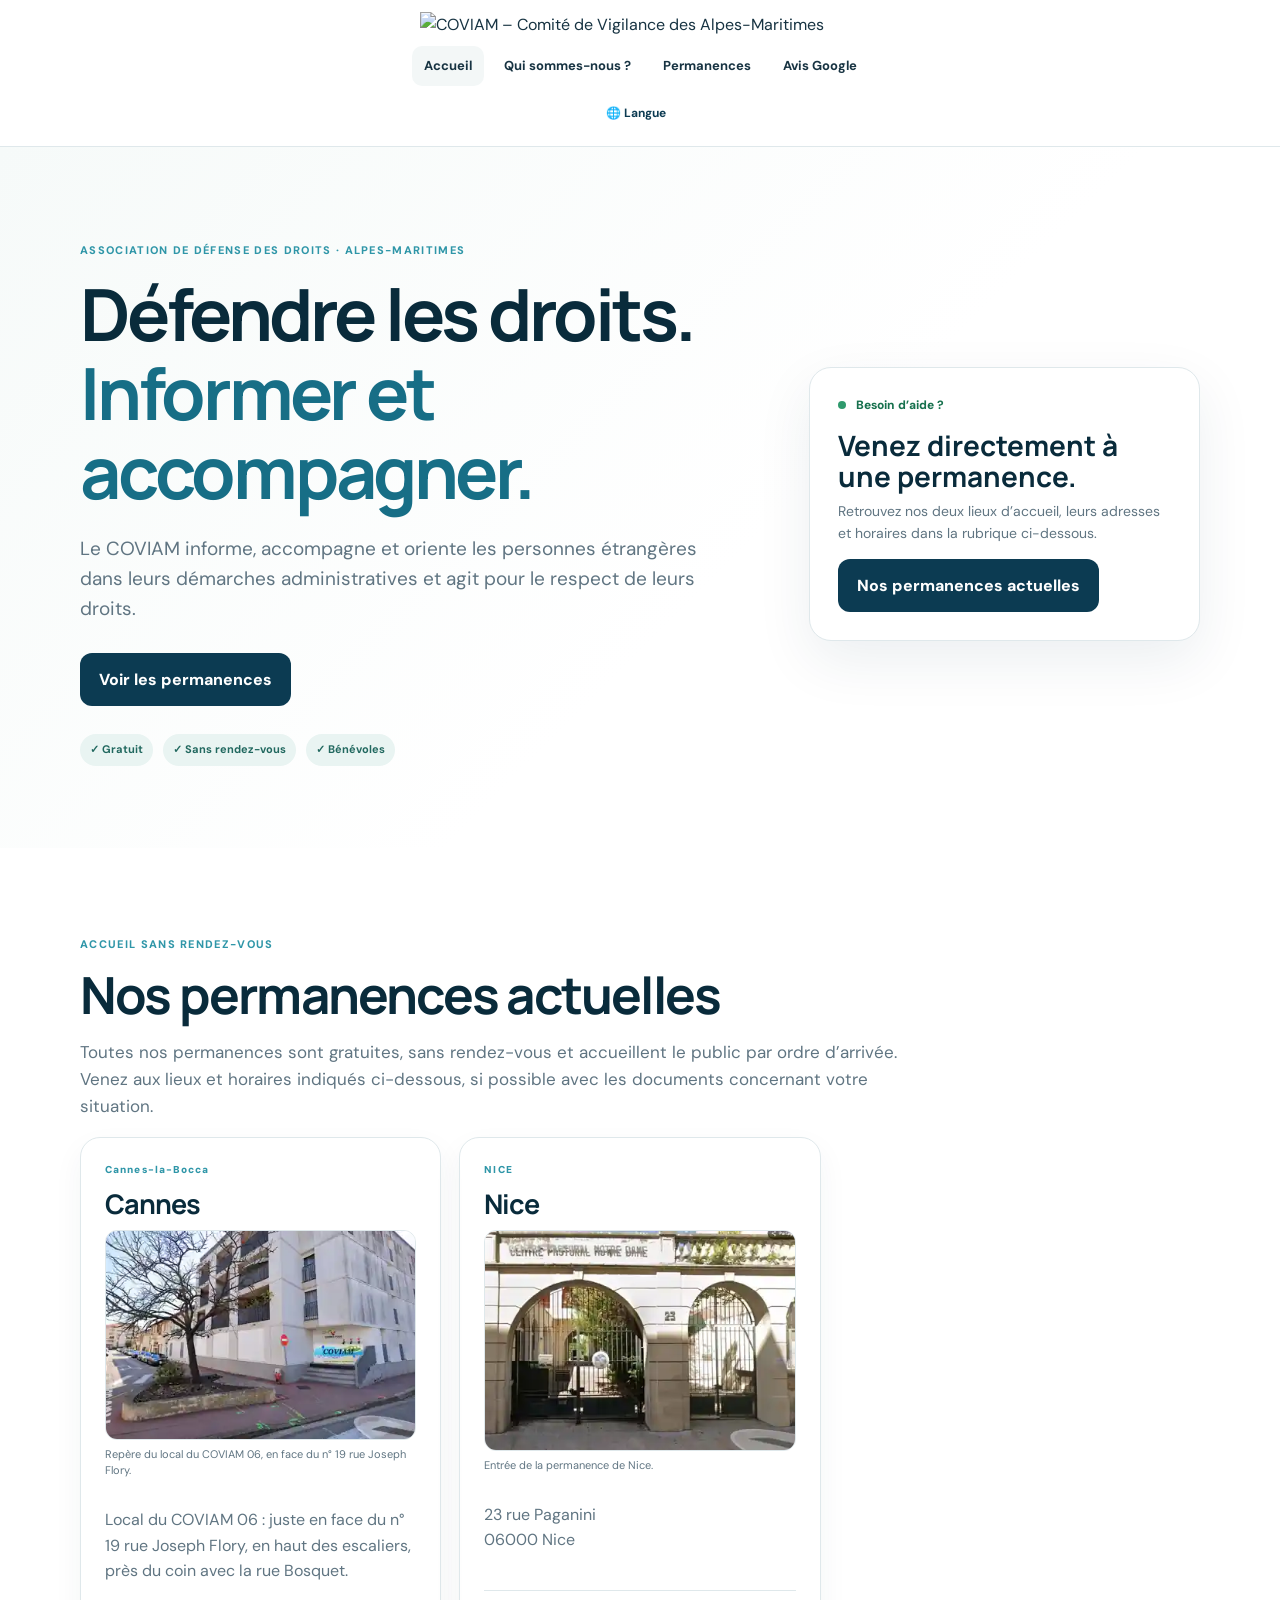
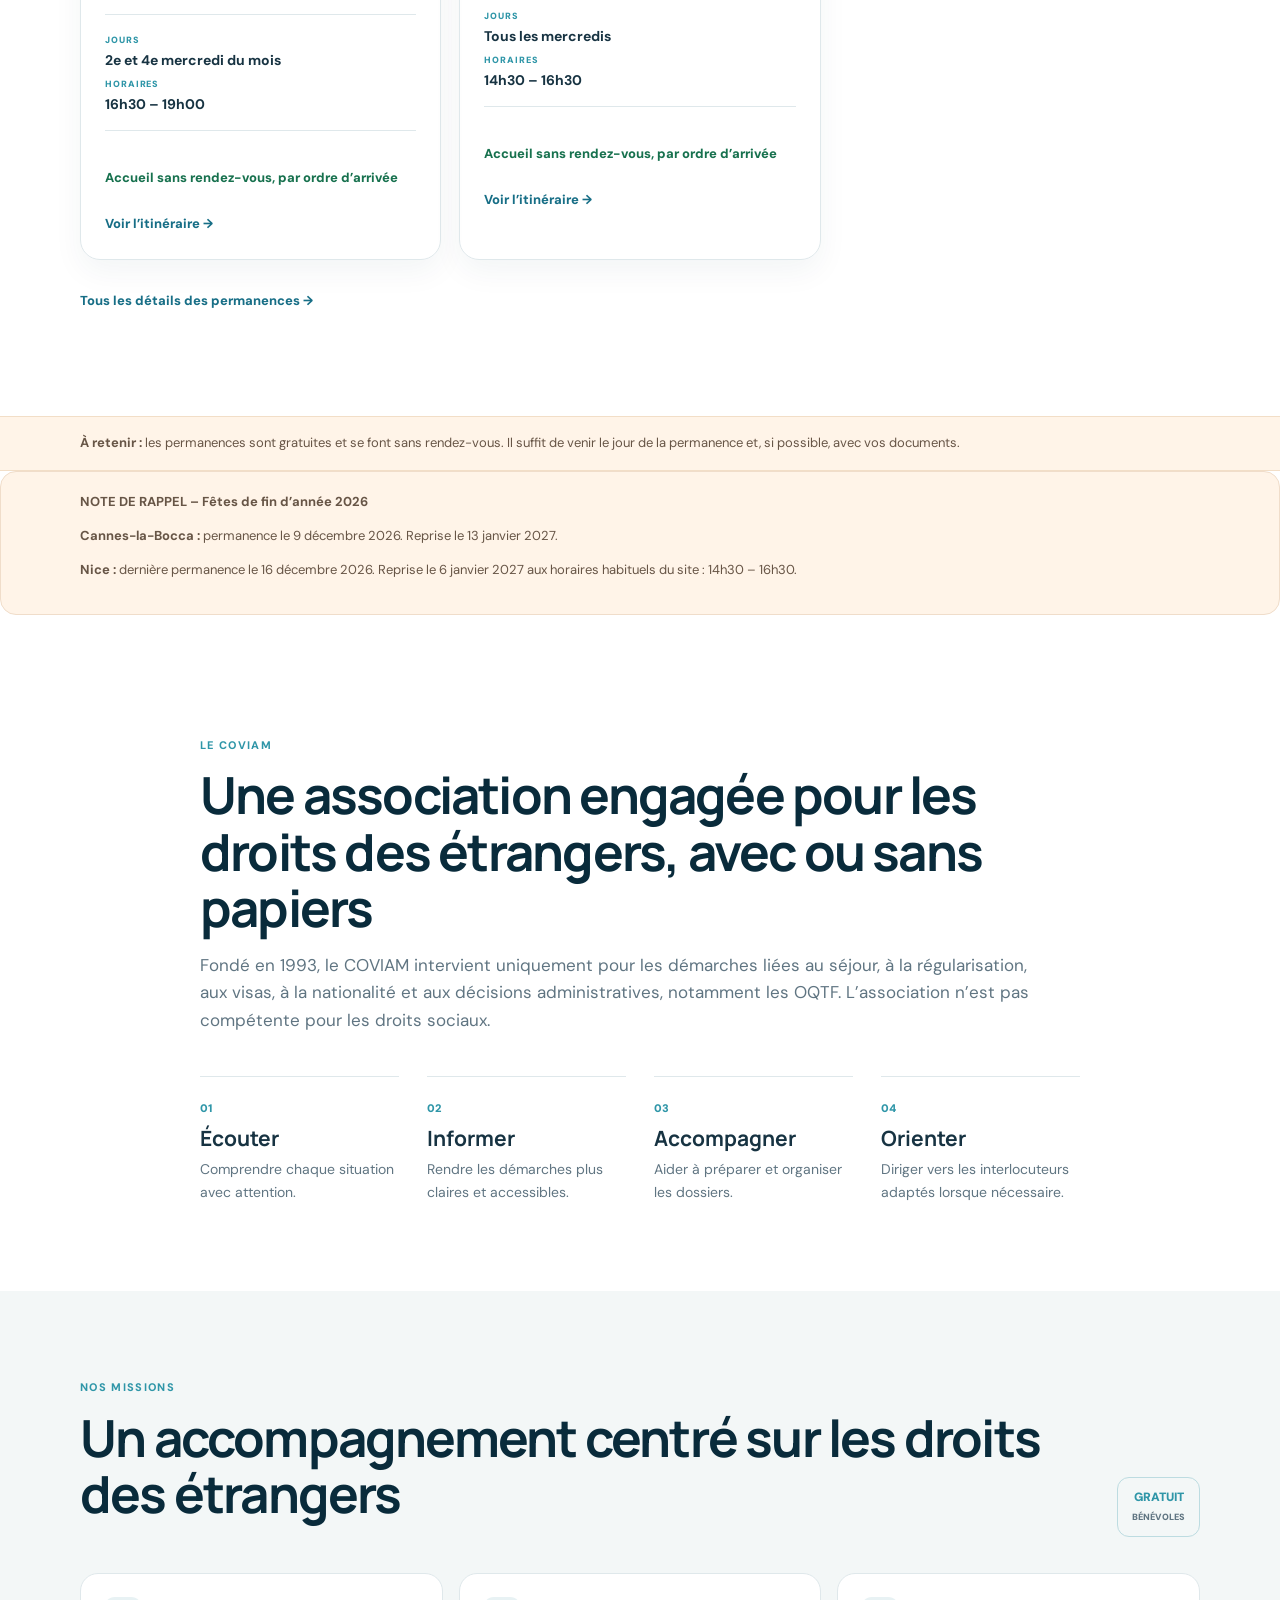
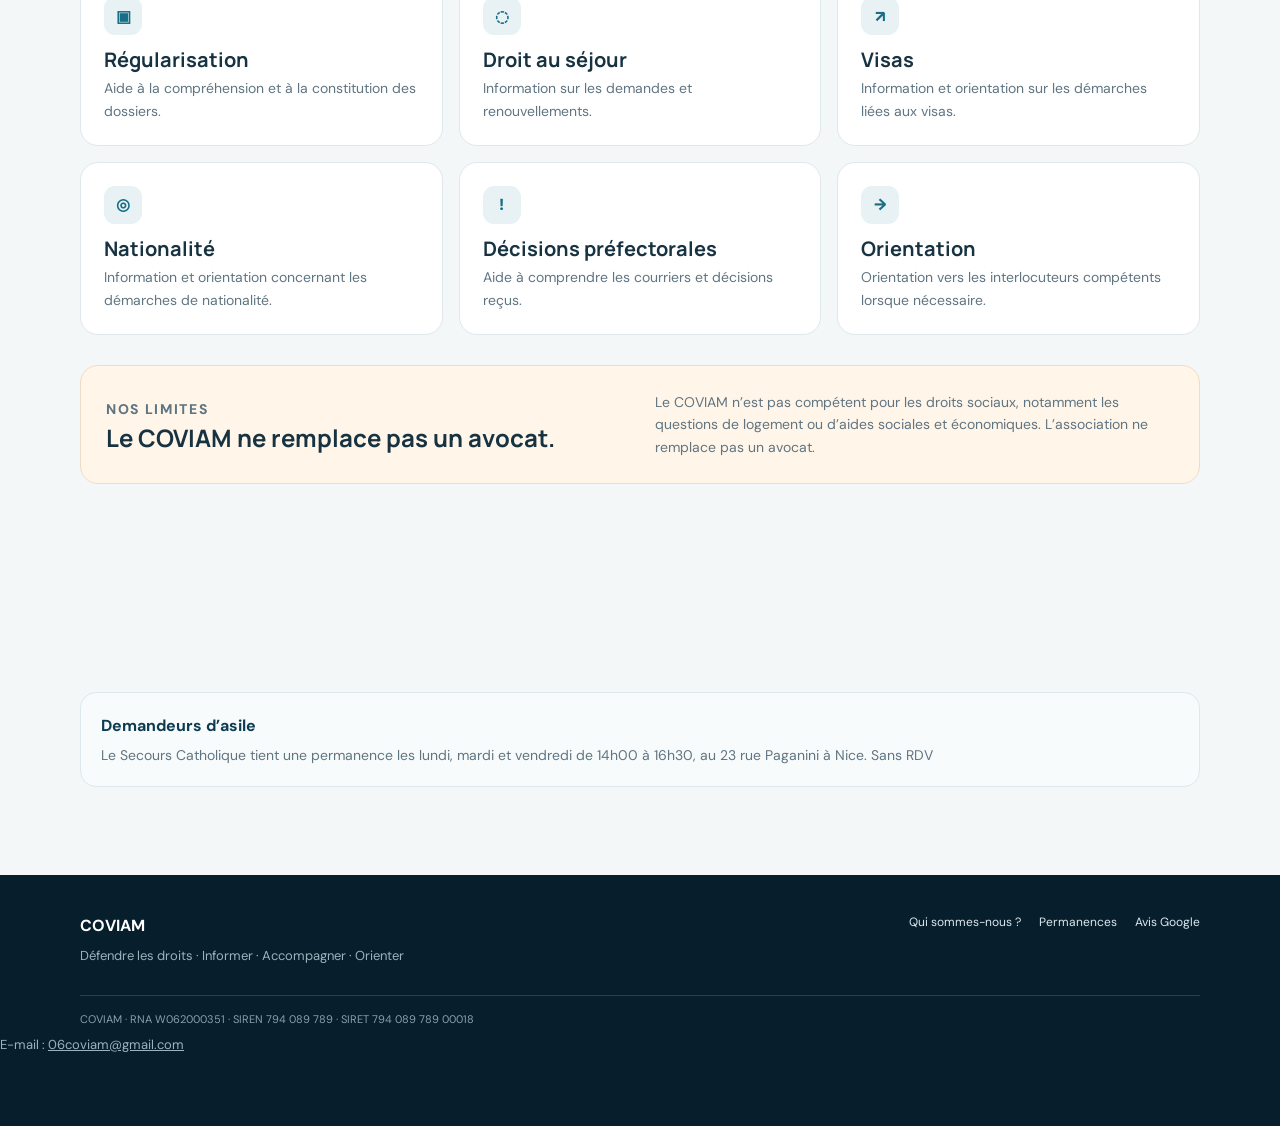
==== commit 266ffe65: "Remonter les permanences en haut de l’accueil et supprimer les répétitions" ====
--- a/index.html
+++ b/index.html
@@ -16,11 +16,16 @@
 <div class="actions"><a class="btn primary" href="permanences.html">Voir les permanences</a></div>
 <div class="pills"><span>✓ Gratuit</span><span>✓ Sans rendez-vous</span><span>✓ Bénévoles</span></div>
 </div>
-<aside class="hero-card"><div class="status"><span></span> Besoin d'aide ?</div><h2>Venez directement à une permanence.</h2><p>Le COVIAM privilégie l’accueil directement aux permanences de Cannes-la-Bocca et de Nice, aux adresses et horaires indiqués.</p>
+<aside class="hero-card"><div class="status"><span></span> Besoin d’aide ?</div><h2>Venez directement à une permanence.</h2><p>Retrouvez nos deux lieux d’accueil, leurs adresses et horaires dans la rubrique ci-dessous.</p><a class="btn primary" href="#permanences">Nos permanences actuelles</a></aside>
+</div></section>
+<section class="section" id="permanences"><div class="wrap">
+<p class="kicker">Accueil sans rendez-vous</p><h2>Nos permanences actuelles</h2>
+<p class="intro">Toutes nos permanences sont gratuites, sans rendez-vous et accueillent le public par ordre d’arrivée. Venez aux lieux et horaires indiqués ci-dessous, si possible avec les documents concernant votre situation.</p>
+<div class="perm-grid">
+<article class="perm"><div class="city">Cannes-la-Bocca</div><h2>Cannes</h2><figure class="perm-photo"><img src="images/cannes-la-bocca.webp" alt="Local du COVIAM à Cannes-la-Bocca, avec le panneau COVIAM" loading="eager"><figcaption>Repère du local du COVIAM 06, en face du n° 19 rue Joseph Flory.</figcaption></figure><p class="address">Local du COVIAM 06 : juste en face du n° 19 rue Joseph Flory, en haut des escaliers, près du coin avec la rue Bosquet.</p><div class="schedule"><small>JOURS</small><b>2e et 4e mercredi du mois</b><small>HORAIRES</small><b>16h30 – 19h00</b></div><div class="without">Accueil sans rendez-vous, par ordre d’arrivée</div><a class="map" target="_blank" rel="noopener" href="https://www.google.com/maps?q=19+Rue+Joseph+Flory,+06150+Cannes&amp;ftid=0x12ce82442c1627b3:0x6be1b0abdb74c43f&amp;entry=gps&amp;shh=CAE&amp;lucs=,94231188,100821559,47071704,94218641,100849091,100838877,121816461,100798797,100848091&amp;g_ep=CAISEjI2LjQ3LjEuMDIyMzQ3NTAzMBgAIO-qBypXLDk0MjMxMTg4LDEwMDgyMTU1OSw0NzA3MTcwNCw5NDIxODY0MSwxMDA4NDkwOTEsMTAwODM4ODc3LDEyMTgxNjQ2MSwxMDA3OTg3OTcsMTAwODQ4MDkxQgJGUg%3D%3D&amp;skid=68f4666a-623d-4cf0-a6ba-37a388bf20b9&amp;g_st=iw">Voir l’itinéraire →</a></article>
+<article class="perm"><div class="city">NICE</div><h2>Nice</h2><figure class="perm-photo"><img src="images/nice-permanence.webp" alt="Entrée de la permanence du COVIAM à Nice, au 23 rue Paganini" loading="eager"><figcaption>Entrée de la permanence de Nice.</figcaption></figure><p class="address">23 rue Paganini<br>06000 Nice</p><div class="schedule"><small>JOURS</small><b>Tous les mercredis</b><small>HORAIRES</small><b>14h30 – 16h30</b></div><div class="without">Accueil sans rendez-vous, par ordre d’arrivée</div><a class="map" target="_blank" rel="noopener" href="https://www.google.com/maps/search/?api=1&query=23+rue+Paganini+Nice">Voir l’itinéraire →</a></article>
+</div><p><a class="plain-arrow" href="permanences.html">Tous les détails des permanences →</a></p></div></section>
 
-<figure class="perm-photo"><img src="images/nice-permanence.webp" alt="Entrée de la permanence du COVIAM à Nice, au 23 rue Paganini" loading="eager"><figcaption>Entrée de la permanence de Nice.</figcaption></figure><p class="address">23 rue Paganini<br>06000 Nice</p><div class="schedule"><small>JOURS</small><b>Tous les mercredis</b><small>HORAIRES</small><b>14h30 – 16h30</b></div><a class="plain-arrow" href="permanences.html">Voir les détails de Nice →</a>
-<a class="plain-arrow" href="permanences.html">Voir les permanences actuelles →</a></aside>
-</div></section>
 <section class="notice"><div class="wrap"><strong>À retenir :</strong> les permanences sont gratuites et se font sans rendez-vous. Il suffit de venir le jour de la permanence et, si possible, avec vos documents.</div></section>
 <section class="notice big holiday-notice"><div class="wrap"><strong>NOTE DE RAPPEL – Fêtes de fin d’année 2026</strong><p><b>Cannes-la-Bocca :</b> permanence le 9 décembre 2026. Reprise le 13 janvier 2027.</p><p><b>Nice :</b> dernière permanence le 16 décembre 2026. Reprise le 6 janvier 2027 aux horaires habituels du site : 14h30 – 16h30.</p></div></section>
 <section class="section"><div class="wrap narrow"><p class="kicker">Le COVIAM</p><h2>Une association engagée pour les droits des étrangers, avec ou sans papiers</h2>
@@ -30,13 +35,7 @@
 <div class="cards"><article><div class="icon">▣</div><h3>Régularisation</h3><p>Aide à la compréhension et à la constitution des dossiers.</p></article><article><div class="icon">◌</div><h3>Droit au séjour</h3><p>Information sur les demandes et renouvellements.</p></article><article><div class="icon">↗</div><h3>Visas</h3><p>Information et orientation sur les démarches liées aux visas.</p></article><article><div class="icon">◎</div><h3>Nationalité</h3><p>Information et orientation concernant les démarches de nationalité.</p></article><article><div class="icon">!</div><h3>Décisions préfectorales</h3><p>Aide à comprendre les courriers et décisions reçus.</p></article><article><div class="icon">→</div><h3>Orientation</h3><p>Orientation vers les interlocuteurs compétents lorsque nécessaire.</p></article></div>
 <div class="limits"><div><p class="kicker">Nos limites</p><h3>Le COVIAM ne remplace pas un avocat.</h3></div><p>Le COVIAM n’est pas compétent pour les droits sociaux, notamment les questions de logement ou d’aides sociales et économiques. L’association ne remplace pas un avocat.</p></div></div></section>
 
-<section class="section"><div class="wrap">
-<p class="kicker">Accueil sans rendez-vous</p><h2>Nos permanences actuelles</h2>
-<p class="intro">Toutes nos permanences sont gratuites, sans rendez-vous et accueillent le public par ordre d’arrivée. Venez aux lieux et horaires indiqués ci-dessous, si possible avec les documents concernant votre situation.</p>
-<div class="perm-grid">
-<article class="perm"><div class="city">Cannes-la-Bocca</div><h2>Cannes</h2><figure class="perm-photo"><img src="images/cannes-la-bocca.webp" alt="Local du COVIAM à Cannes-la-Bocca, avec le panneau COVIAM" loading="eager"><figcaption>Repère du local du COVIAM 06, en face du n° 19 rue Joseph Flory.</figcaption></figure><p class="address">Local du COVIAM 06 : juste en face du n° 19 rue Joseph Flory, en haut des escaliers, près du coin avec la rue Bosquet.</p><div class="schedule"><small>JOURS</small><b>2e et 4e mercredi du mois</b><small>HORAIRES</small><b>16h30 – 19h00</b></div><div class="without">Accueil sans rendez-vous, par ordre d’arrivée</div><a class="map" target="_blank" rel="noopener" href="https://www.google.com/maps?q=19+Rue+Joseph+Flory,+06150+Cannes&amp;ftid=0x12ce82442c1627b3:0x6be1b0abdb74c43f&amp;entry=gps&amp;shh=CAE&amp;lucs=,94231188,100821559,47071704,94218641,100849091,100838877,121816461,100798797,100848091&amp;g_ep=CAISEjI2LjQ3LjEuMDIyMzQ3NTAzMBgAIO-qBypXLDk0MjMxMTg4LDEwMDgyMTU1OSw0NzA3MTcwNCw5NDIxODY0MSwxMDA4NDkwOTEsMTAwODM4ODc3LDEyMTgxNjQ2MSwxMDA3OTg3OTcsMTAwODQ4MDkxQgJGUg%3D%3D&amp;skid=68f4666a-623d-4cf0-a6ba-37a388bf20b9&amp;g_st=iw">Voir l’itinéraire →</a></article>
-<article class="perm"><div class="city">NICE</div><h2>Nice</h2><p class="address">23 rue Paganini<br>06000 Nice</p><div class="schedule"><small>JOURS</small><b>Tous les mercredis</b><small>HORAIRES</small><b>14h30 – 16h30</b></div><div class="without">Accueil sans rendez-vous, par ordre d’arrivée</div><a class="map" target="_blank" rel="noopener" href="https://www.google.com/maps/search/?api=1&query=23+rue+Paganini+Nice">Voir l’itinéraire →</a></article>
-</div><p><a class="plain-arrow" href="permanences.html">Tous les détails des permanences →</a></p></div></section>
+
 
 
 <section class="section soft"><div class="wrap"><div class="callout"><strong>Demandeurs d’asile</strong><p>Le Secours Catholique tient une permanence les lundi, mardi et vendredi de 14h00 à 16h30, au 23 rue Paganini à Nice. Sans RDV</p></div></div></section>
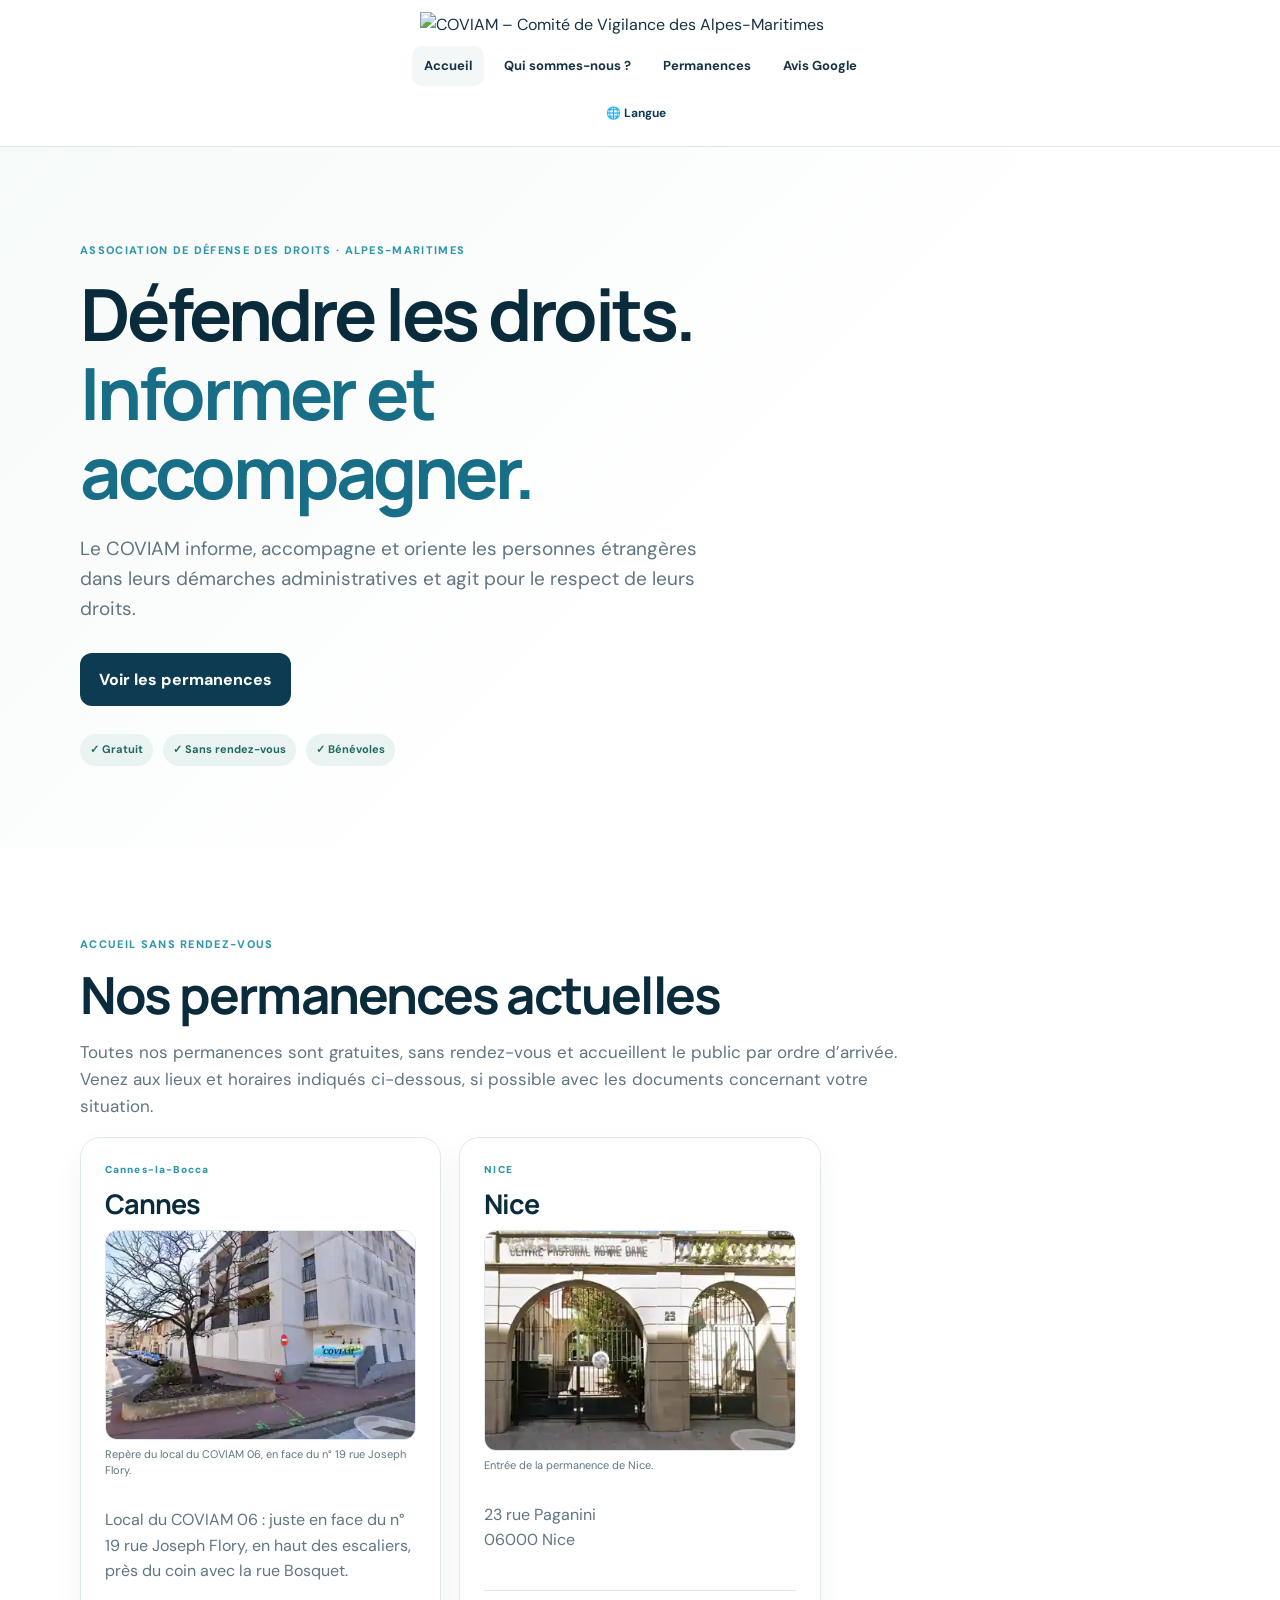
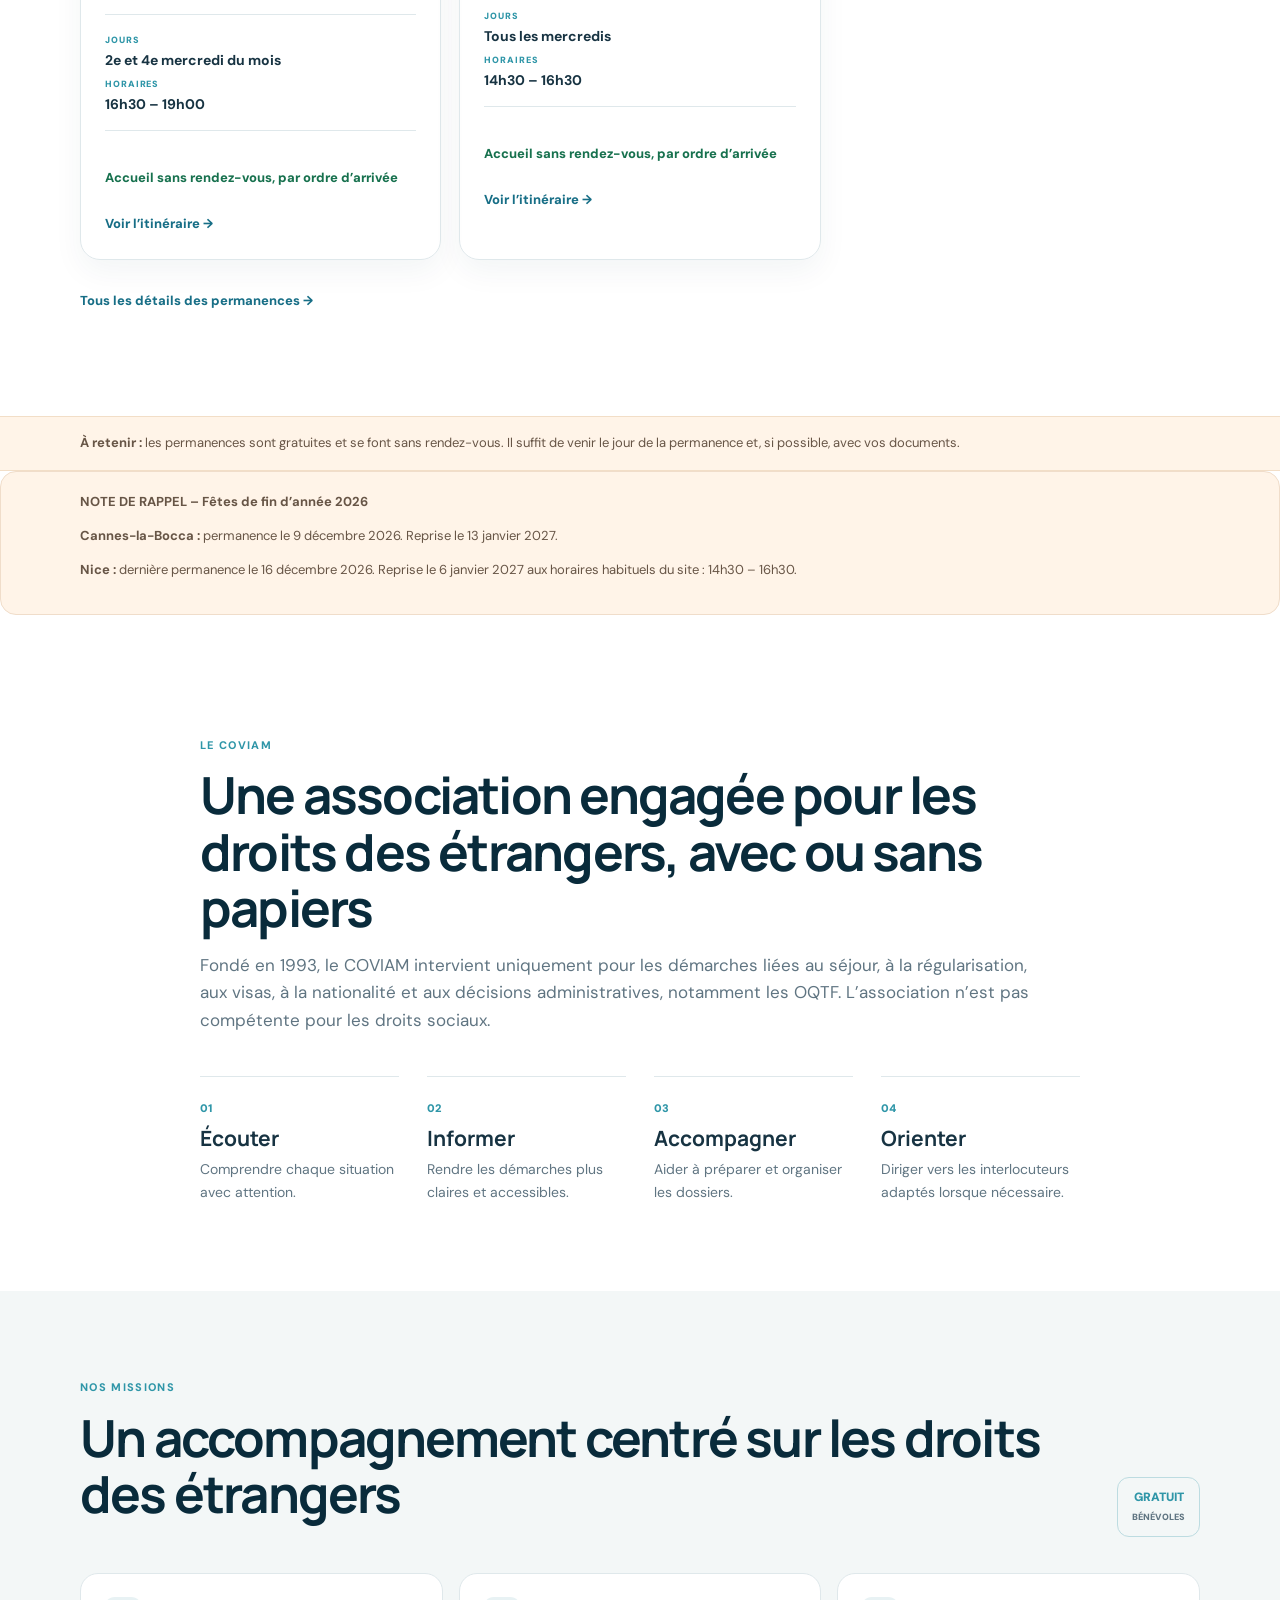
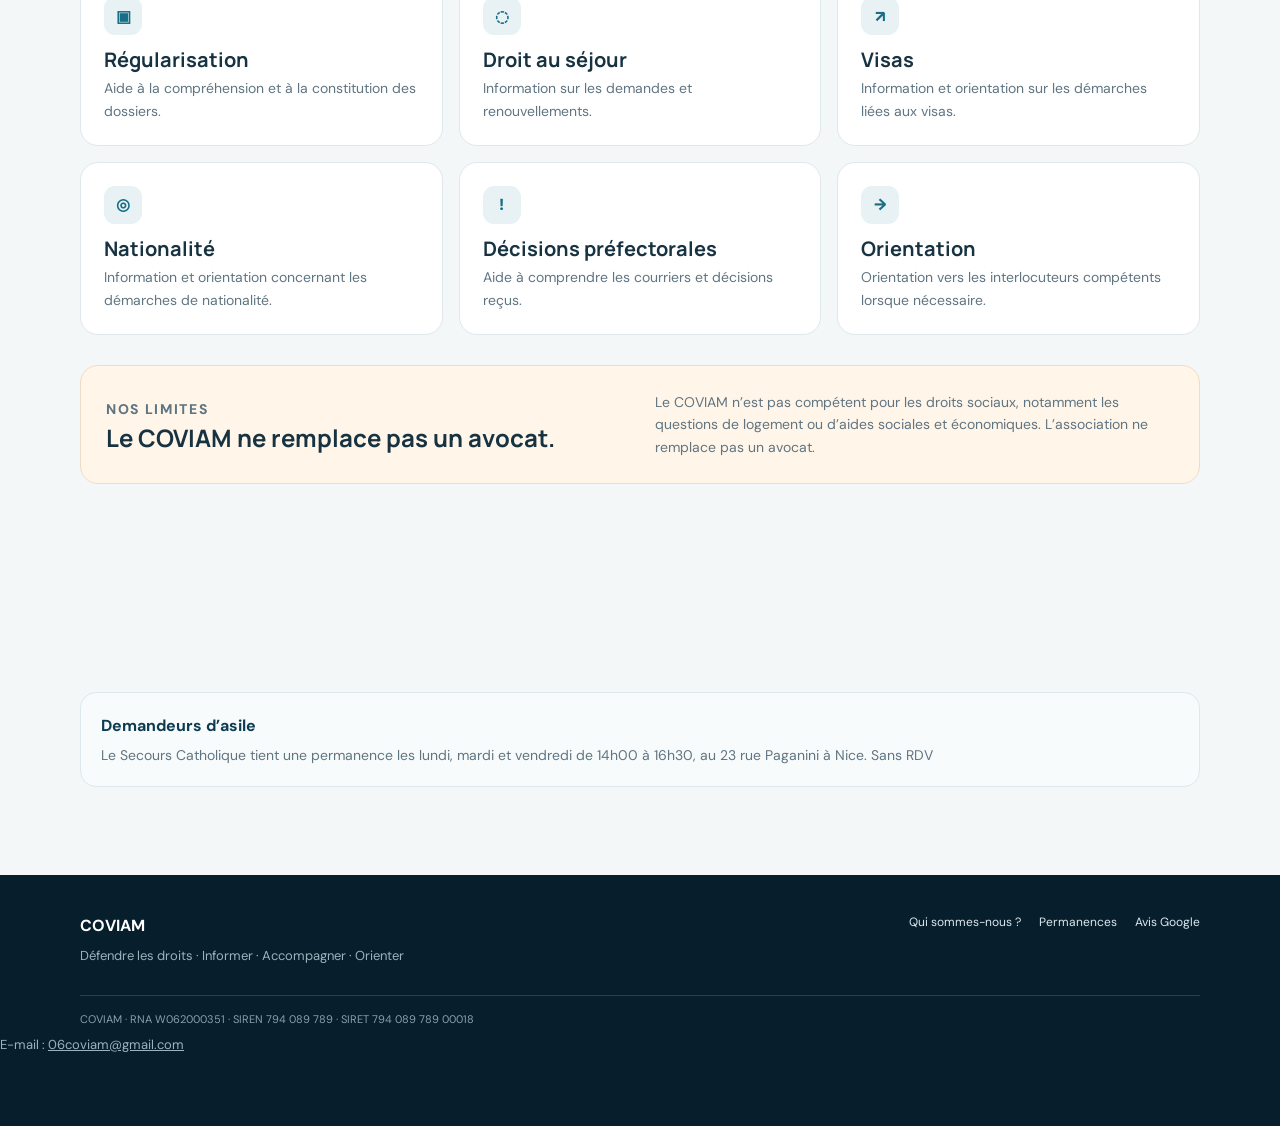
==== commit 457037a1: "Supprimer le bloc Besoin d’aide de l’accueil" ====
--- a/index.html
+++ b/index.html
@@ -16,7 +16,7 @@
 <div class="actions"><a class="btn primary" href="permanences.html">Voir les permanences</a></div>
 <div class="pills"><span>✓ Gratuit</span><span>✓ Sans rendez-vous</span><span>✓ Bénévoles</span></div>
 </div>
-<aside class="hero-card"><div class="status"><span></span> Besoin d’aide ?</div><h2>Venez directement à une permanence.</h2><p>Retrouvez nos deux lieux d’accueil, leurs adresses et horaires dans la rubrique ci-dessous.</p><a class="btn primary" href="#permanences">Nos permanences actuelles</a></aside>
+
 </div></section>
 <section class="section" id="permanences"><div class="wrap">
 <p class="kicker">Accueil sans rendez-vous</p><h2>Nos permanences actuelles</h2>
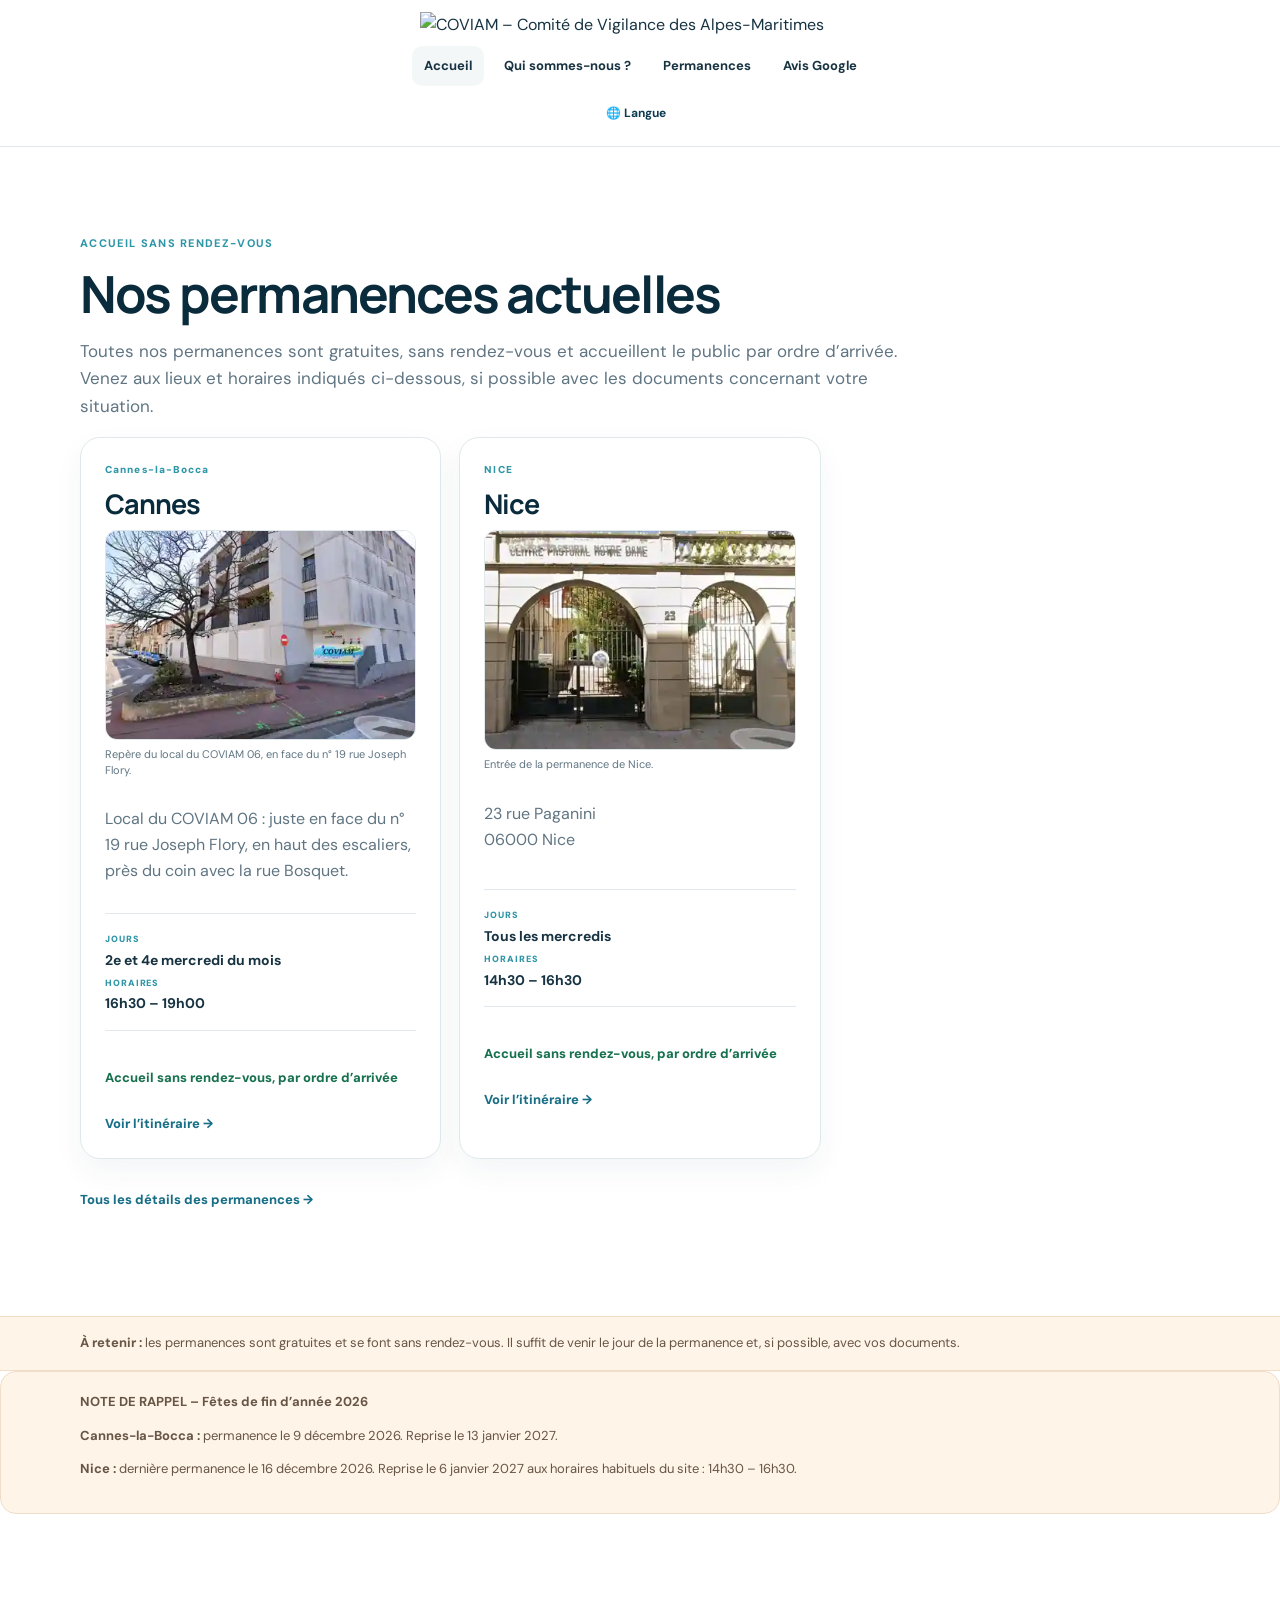
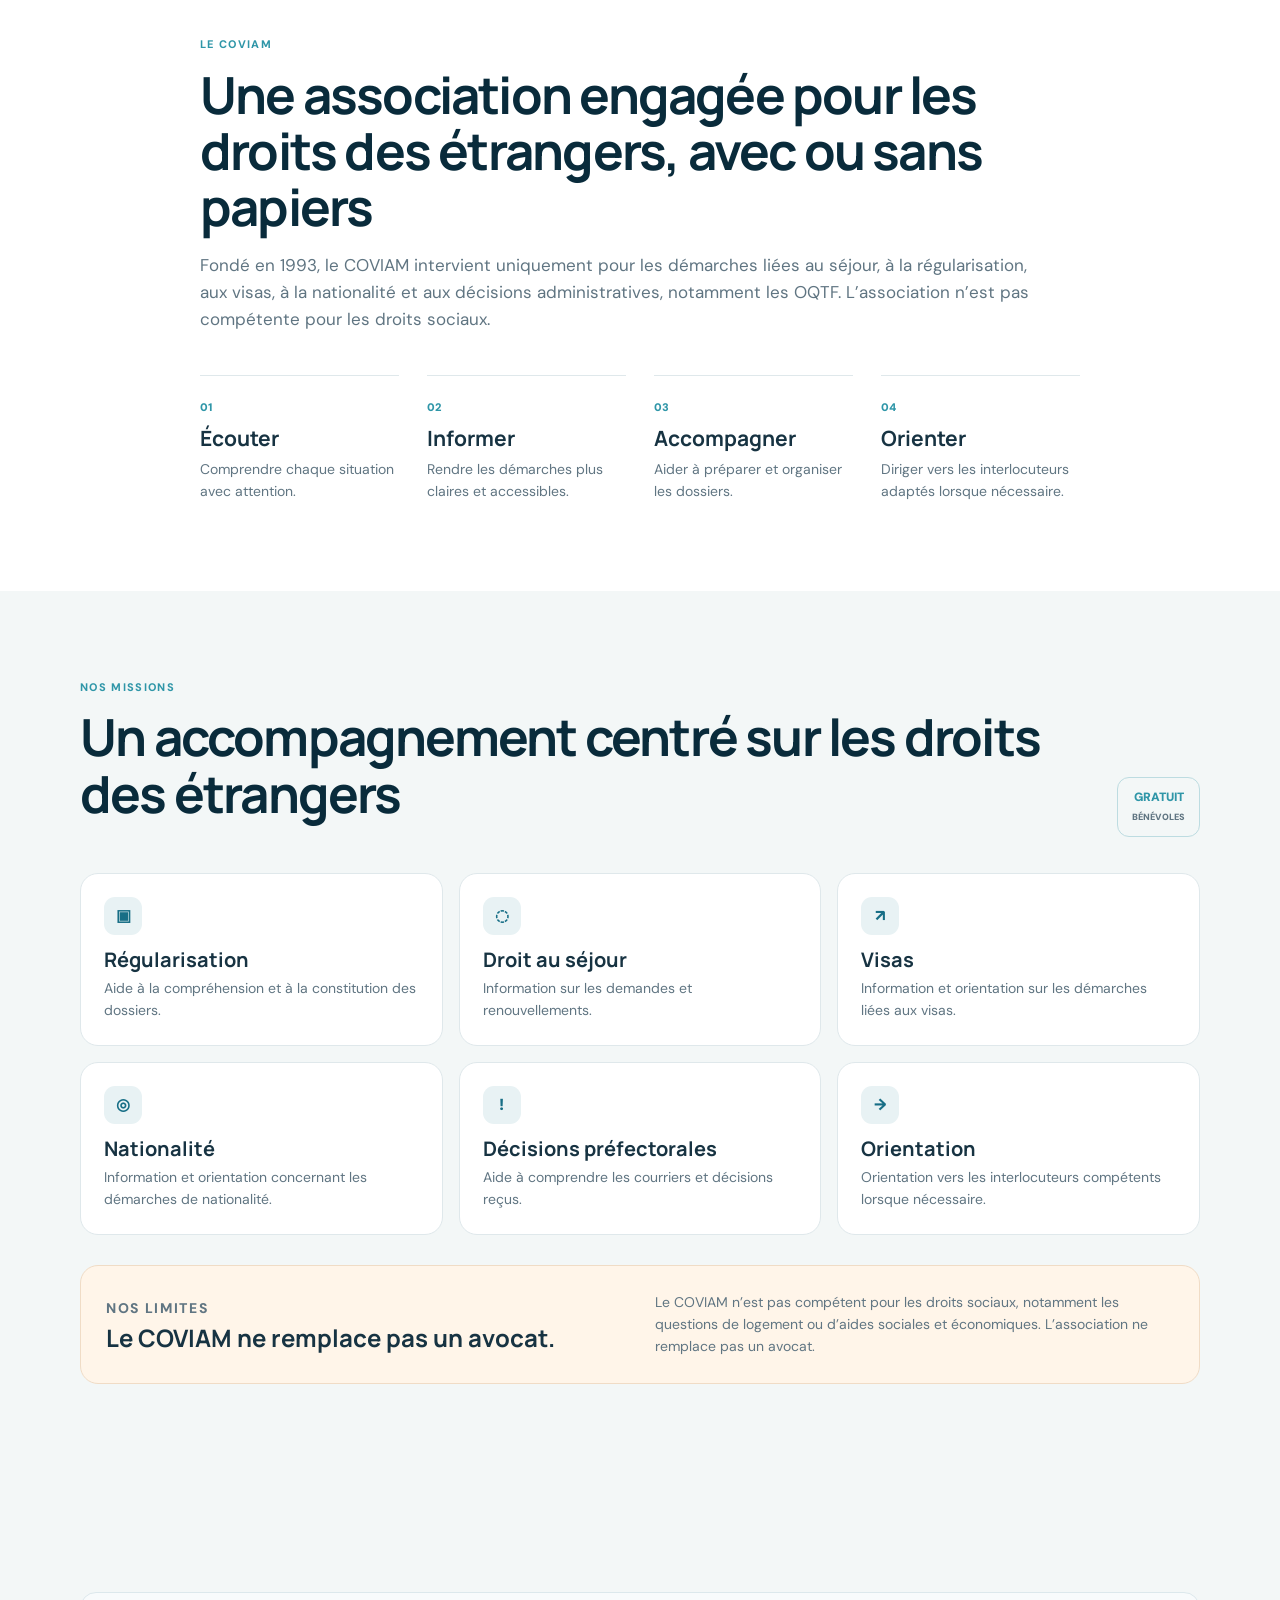
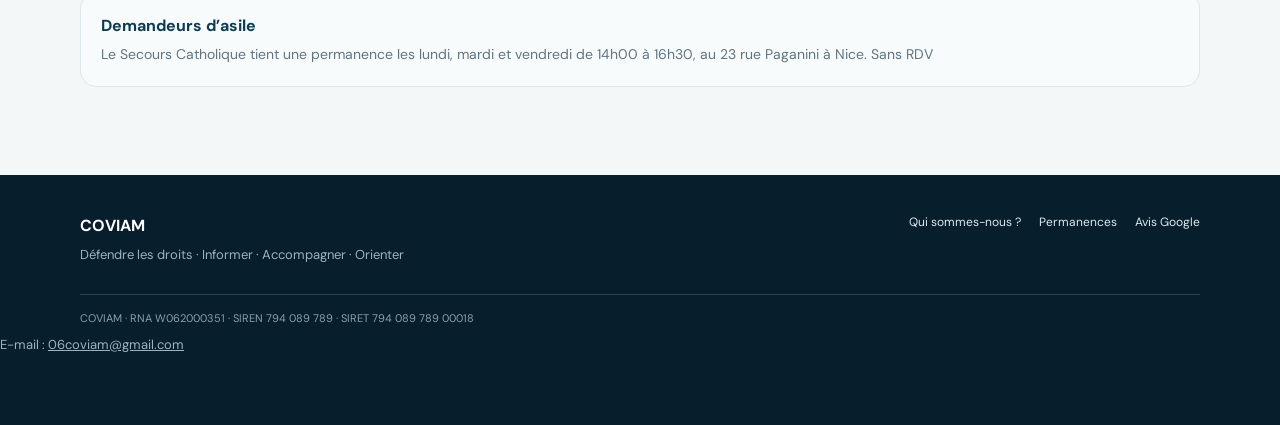
==== commit de4b8ae2: "Supprimer le bandeau hero redondant de l’accueil" ====
--- a/index.html
+++ b/index.html
@@ -9,15 +9,7 @@
 <button class="burger" id="burger" aria-label="Ouvrir le menu" aria-expanded="false">☰</button>
 <nav id="menu"><a class="active" href="index.html">Accueil</a><a href="qui-sommes-nous.html">Qui sommes-nous ?</a><a href="permanences.html">Permanences</a><a href="avis.html">Avis Google</a></nav><div class="language-switcher" aria-label="Choisir la langue du site"><span class="language-label">🌐 Langue</span><div class="gtranslate_wrapper"></div></div></div></header>
 <main>
-<section class="hero"><div class="wrap hero-grid"><div>
-<p class="eyebrow">Association de défense des droits · Alpes-Maritimes</p>
-<h1>Défendre les droits.<br><em>Informer et accompagner.</em></h1>
-<p class="lead">Le COVIAM informe, accompagne et oriente les personnes étrangères dans leurs démarches administratives et agit pour le respect de leurs droits.</p>
-<div class="actions"><a class="btn primary" href="permanences.html">Voir les permanences</a></div>
-<div class="pills"><span>✓ Gratuit</span><span>✓ Sans rendez-vous</span><span>✓ Bénévoles</span></div>
-</div>
 
-</div></section>
 <section class="section" id="permanences"><div class="wrap">
 <p class="kicker">Accueil sans rendez-vous</p><h2>Nos permanences actuelles</h2>
 <p class="intro">Toutes nos permanences sont gratuites, sans rendez-vous et accueillent le public par ordre d’arrivée. Venez aux lieux et horaires indiqués ci-dessous, si possible avec les documents concernant votre situation.</p>
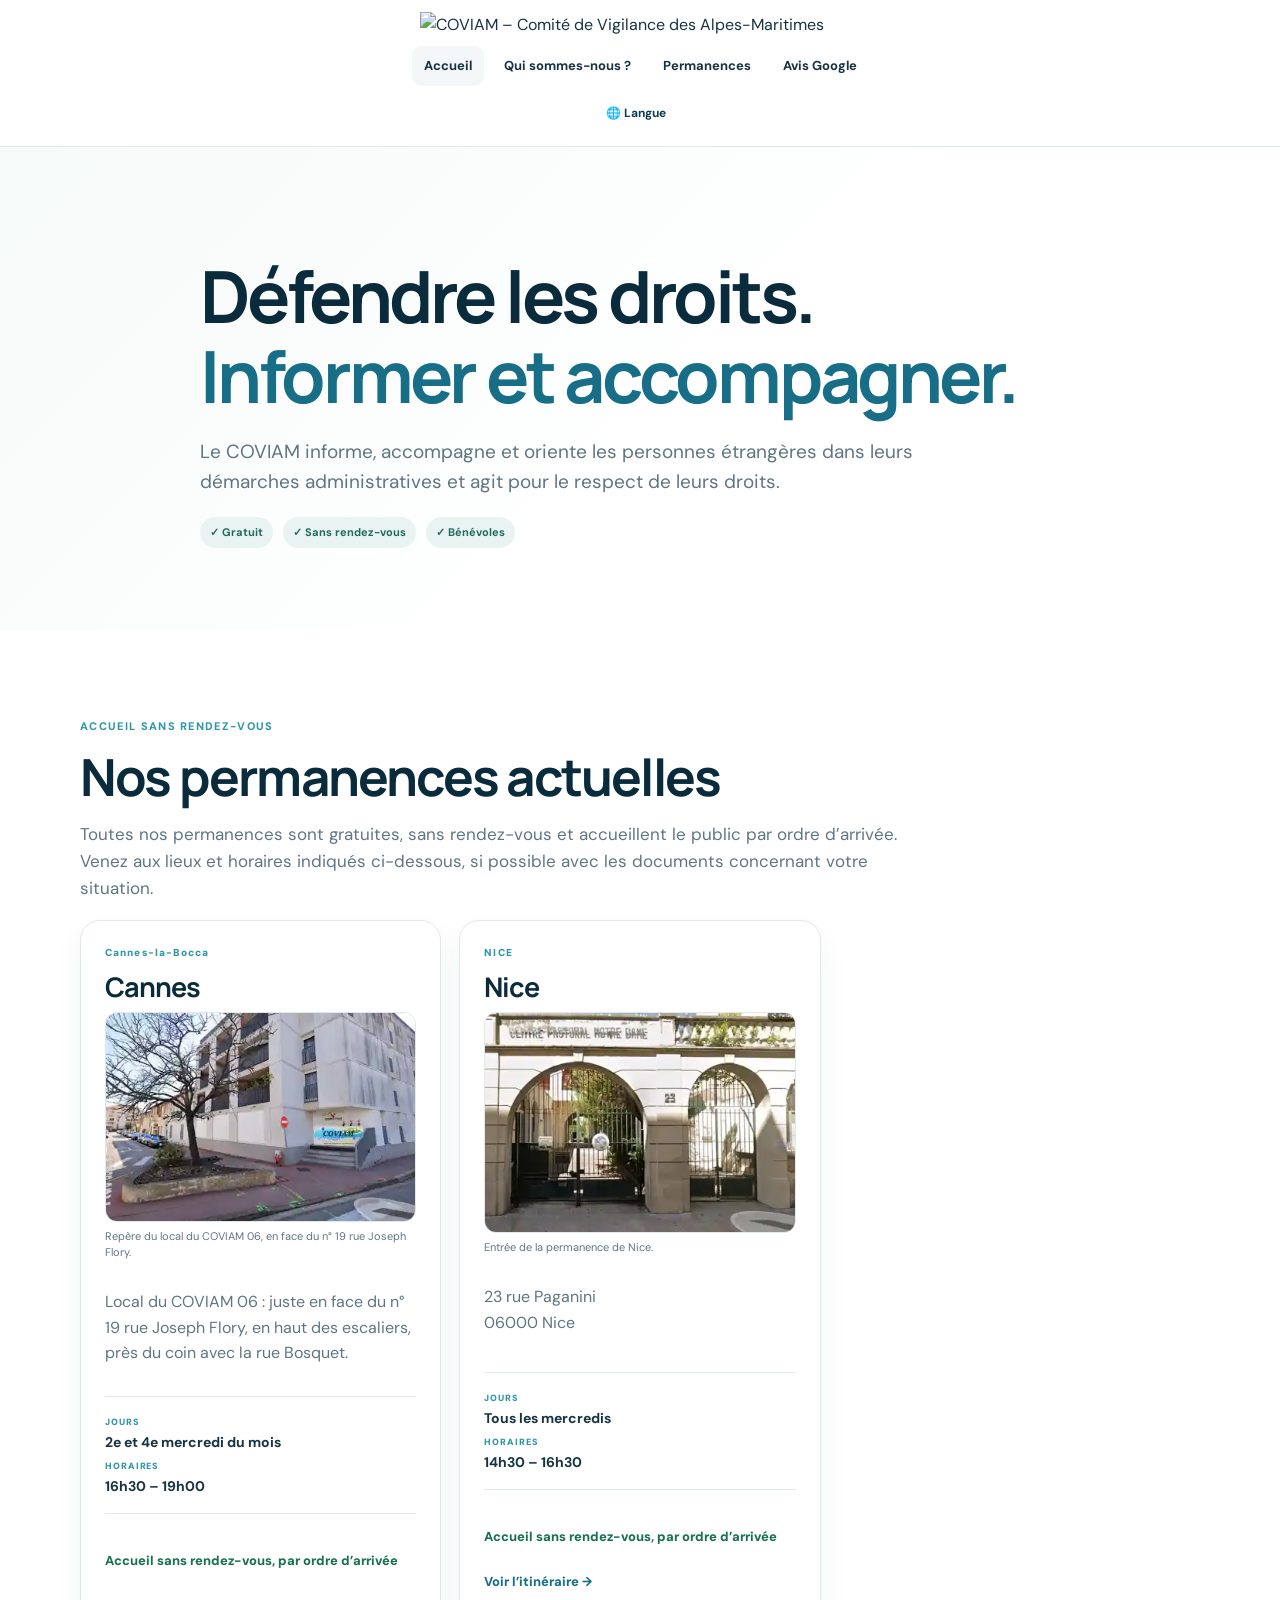
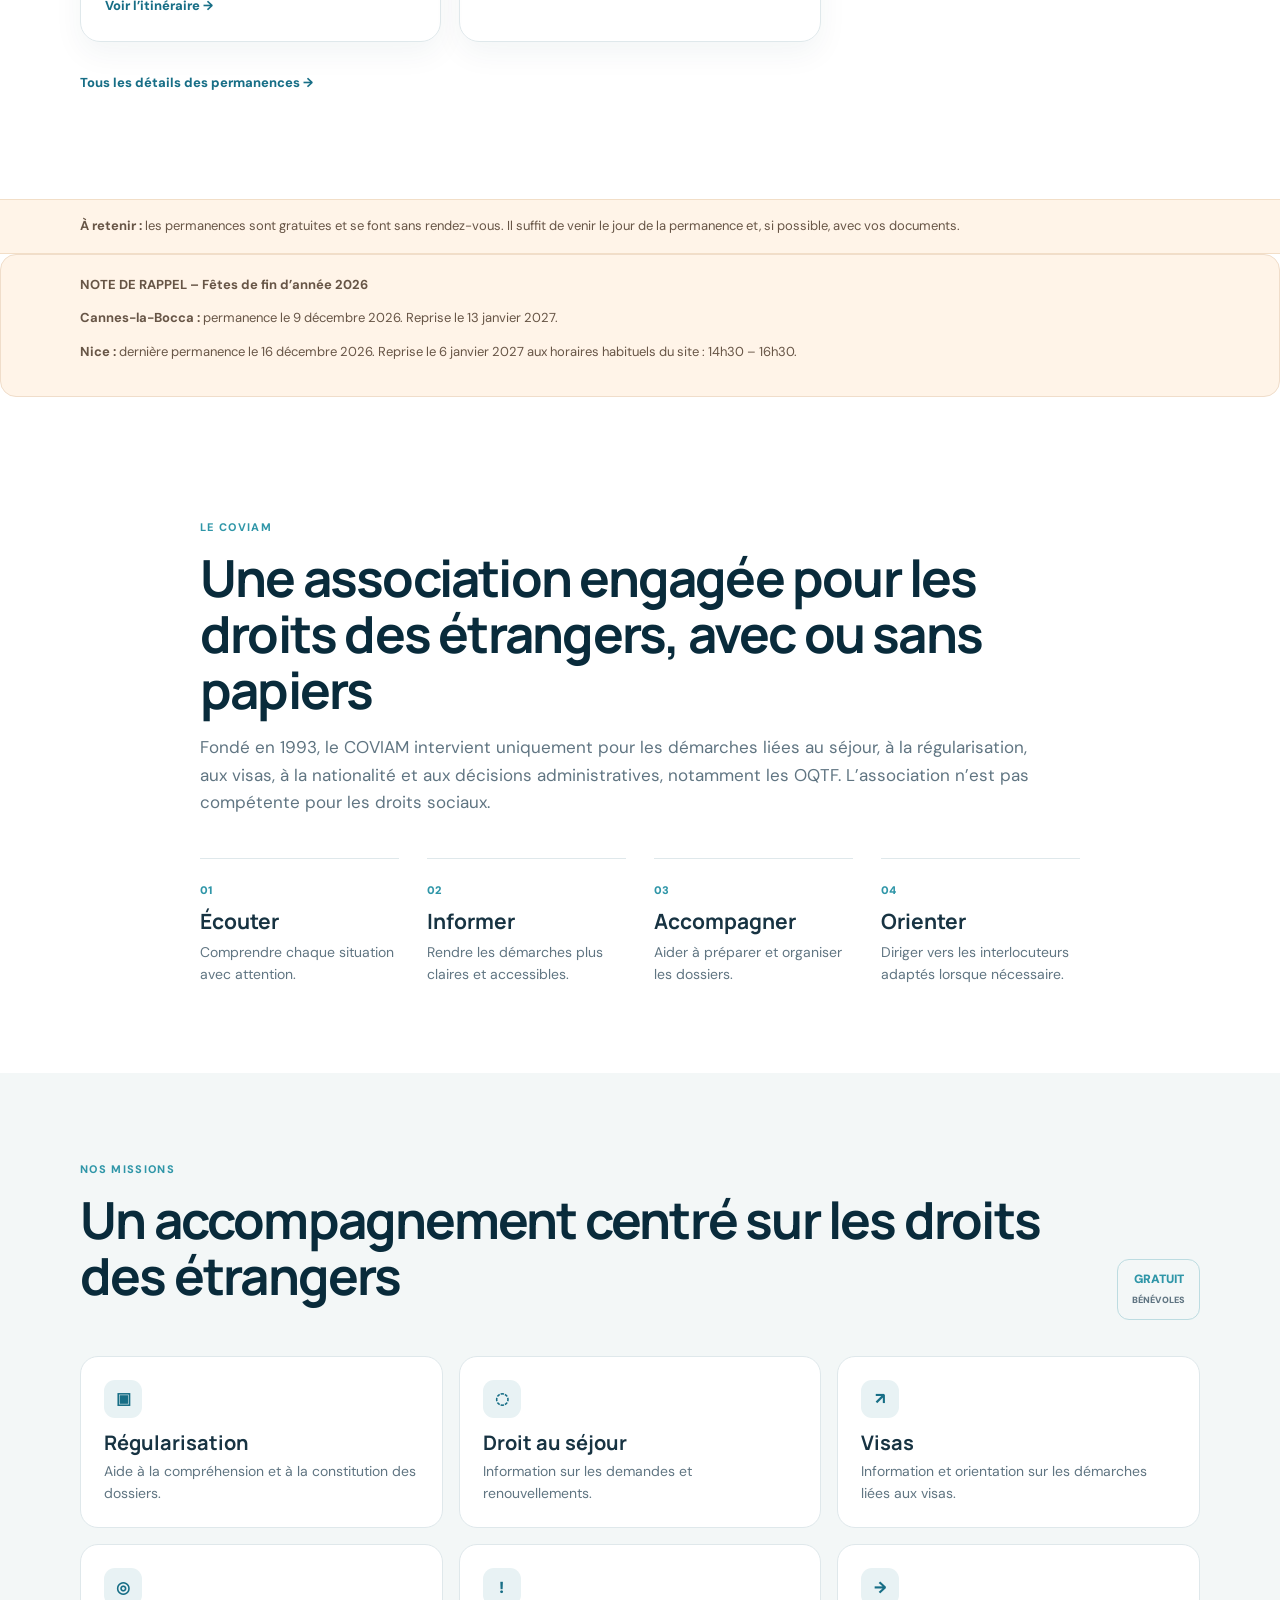
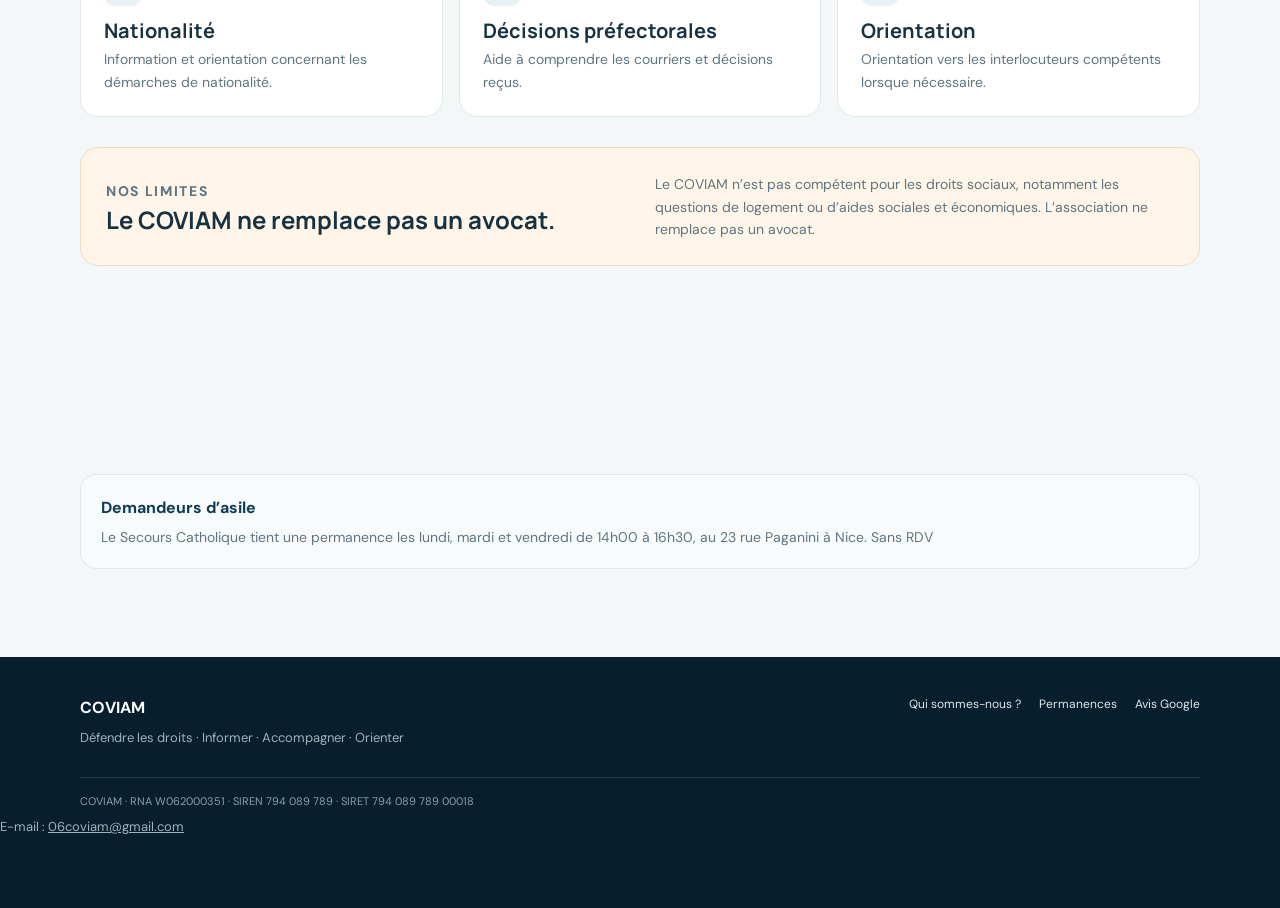
==== commit 1c3abc0d: "Remettre le message de présentation au-dessus des permanences" ====
--- a/index.html
+++ b/index.html
@@ -9,6 +9,12 @@
 <button class="burger" id="burger" aria-label="Ouvrir le menu" aria-expanded="false">☰</button>
 <nav id="menu"><a class="active" href="index.html">Accueil</a><a href="qui-sommes-nous.html">Qui sommes-nous ?</a><a href="permanences.html">Permanences</a><a href="avis.html">Avis Google</a></nav><div class="language-switcher" aria-label="Choisir la langue du site"><span class="language-label">🌐 Langue</span><div class="gtranslate_wrapper"></div></div></div></header>
 <main>
+
+<section class="hero"><div class="wrap narrow">
+<h1>Défendre les droits.<br><em>Informer et accompagner.</em></h1>
+<p class="lead">Le COVIAM informe, accompagne et oriente les personnes étrangères dans leurs démarches administratives et agit pour le respect de leurs droits.</p>
+<div class="pills"><span>✓ Gratuit</span><span>✓ Sans rendez-vous</span><span>✓ Bénévoles</span></div>
+</div></section>
 
 <section class="section" id="permanences"><div class="wrap">
 <p class="kicker">Accueil sans rendez-vous</p><h2>Nos permanences actuelles</h2>
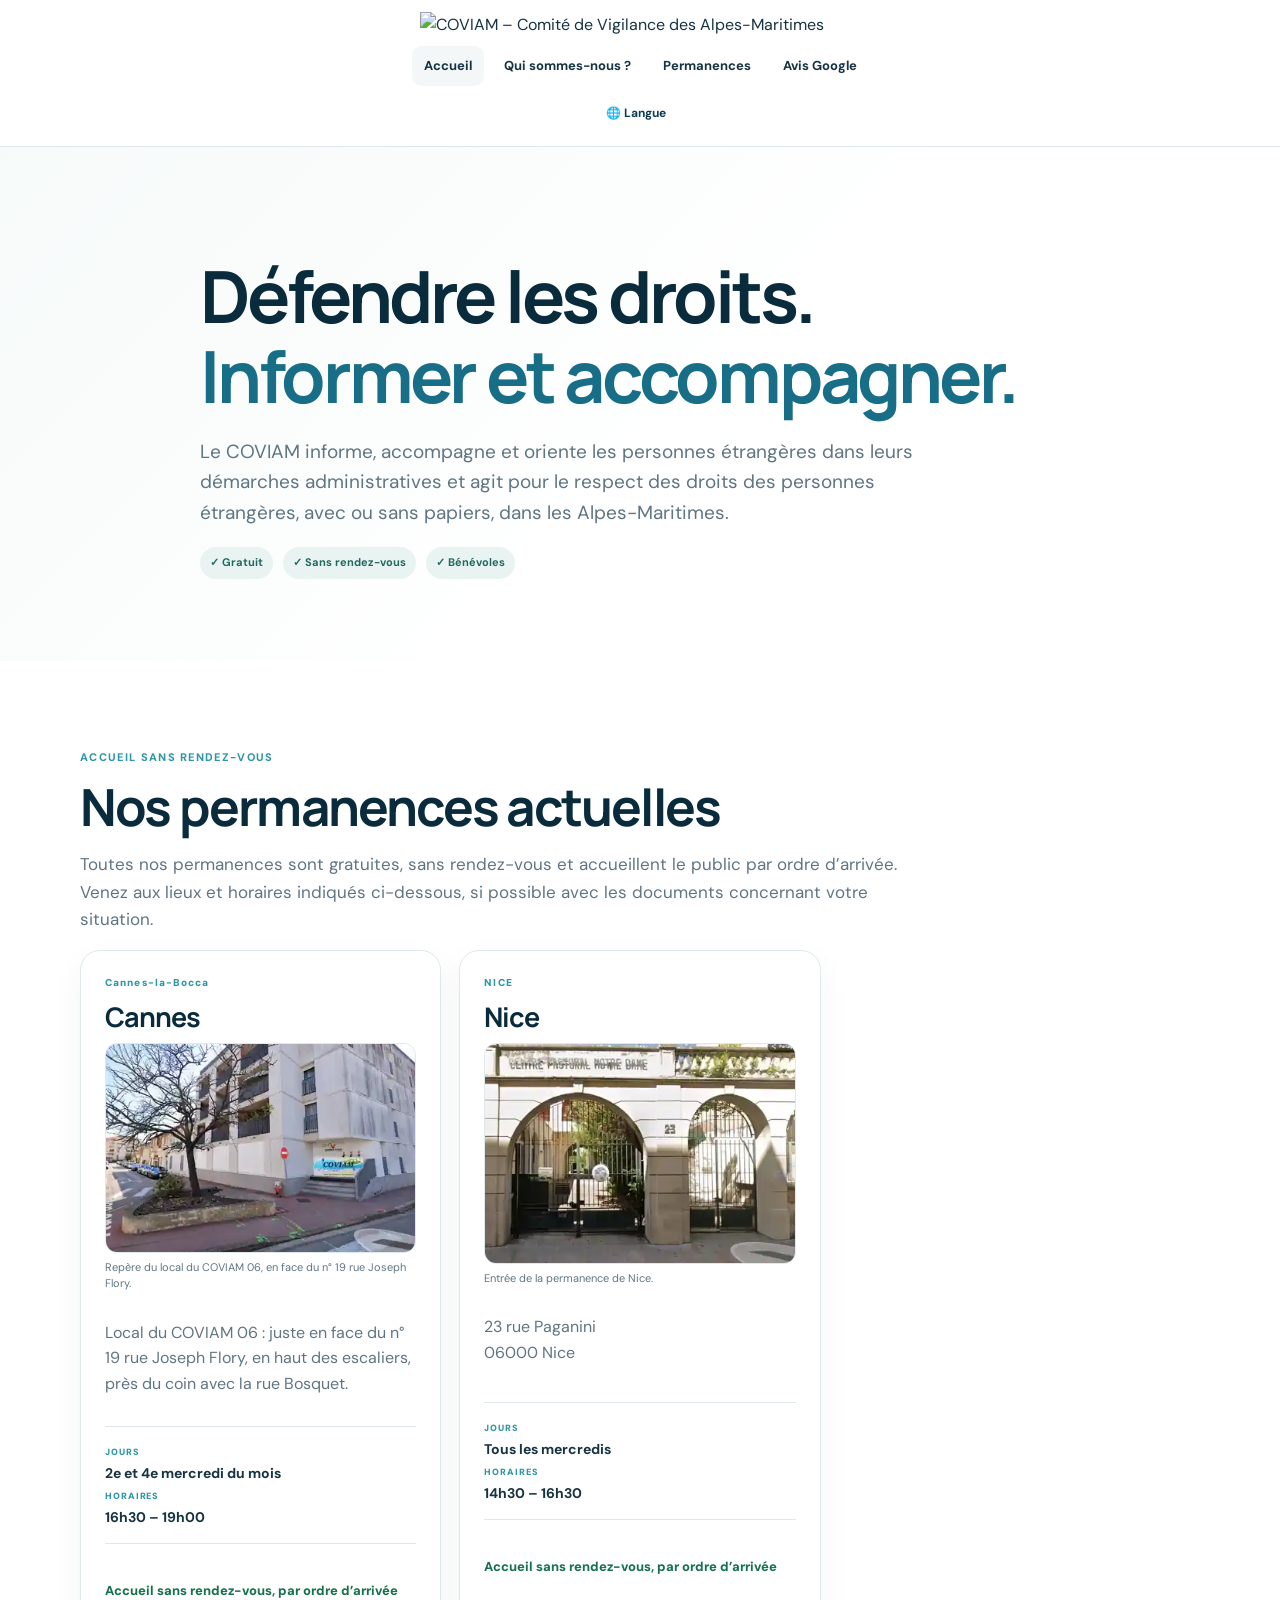
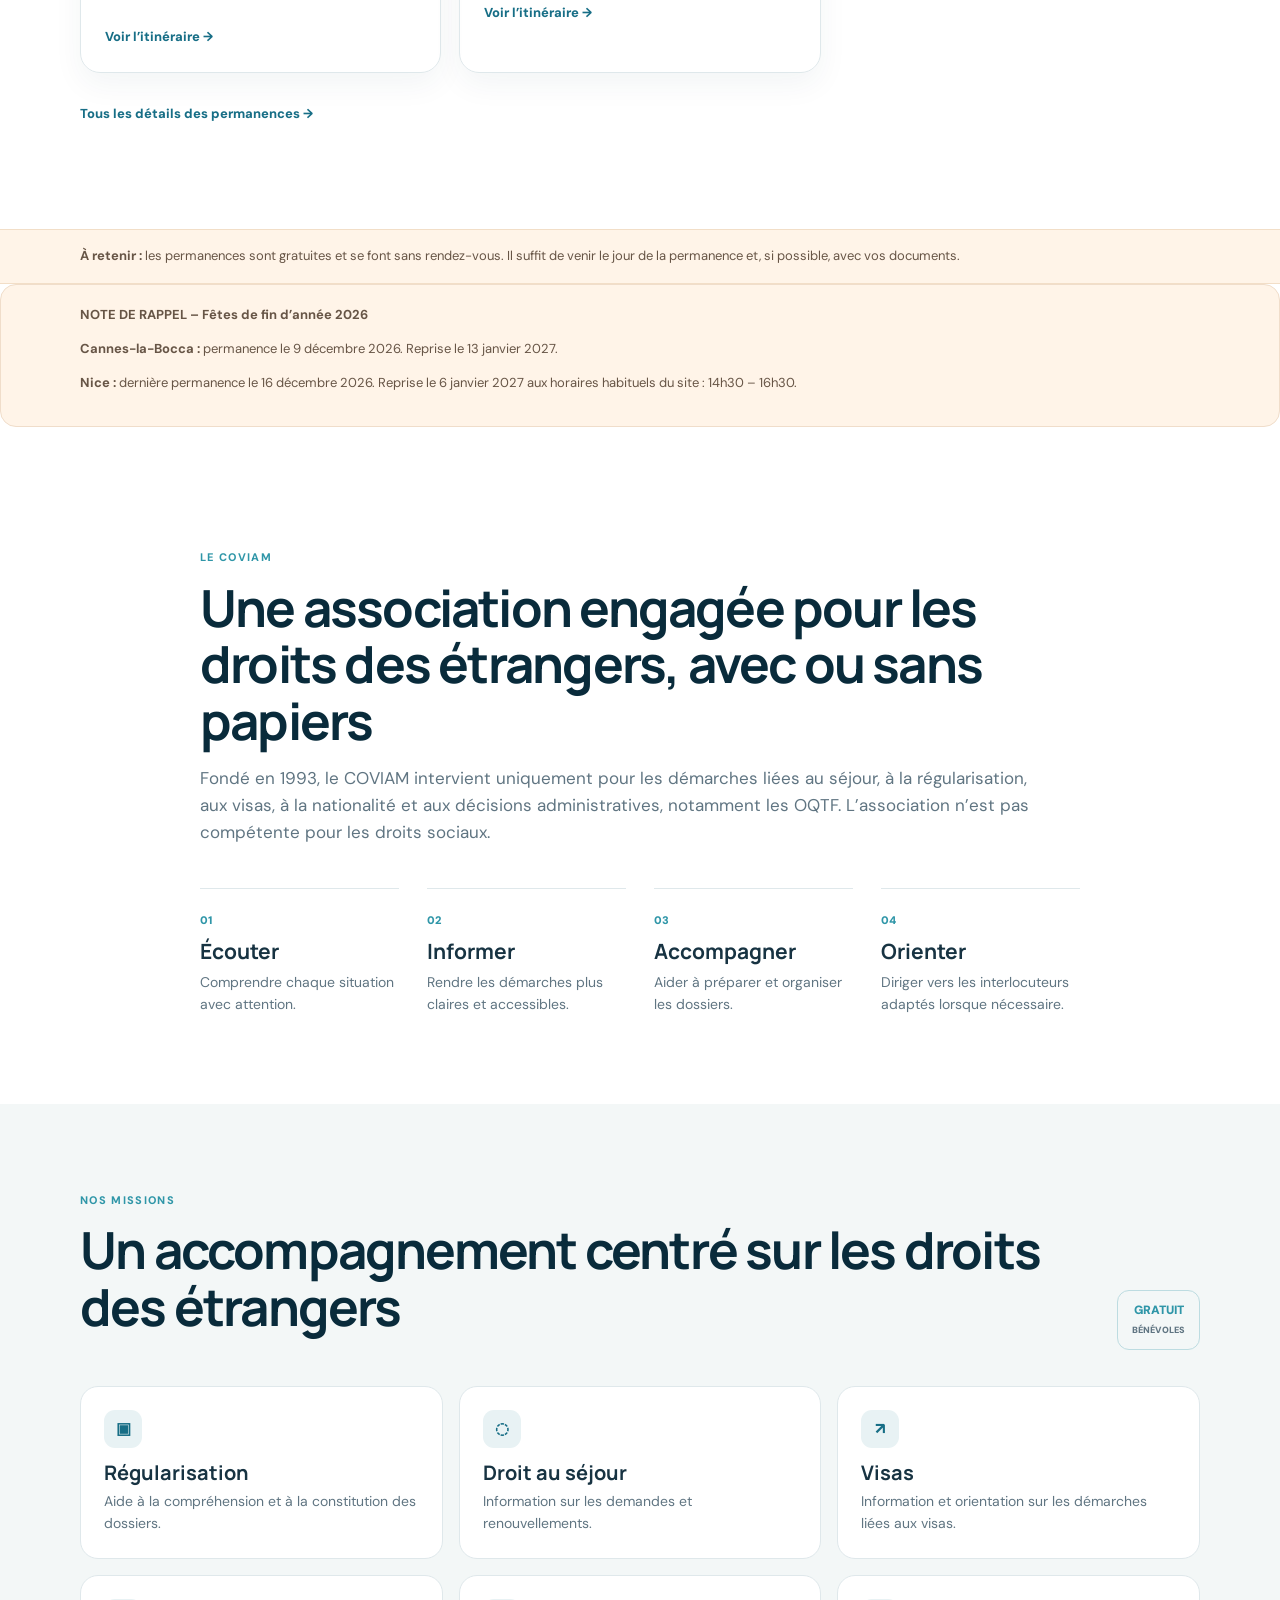
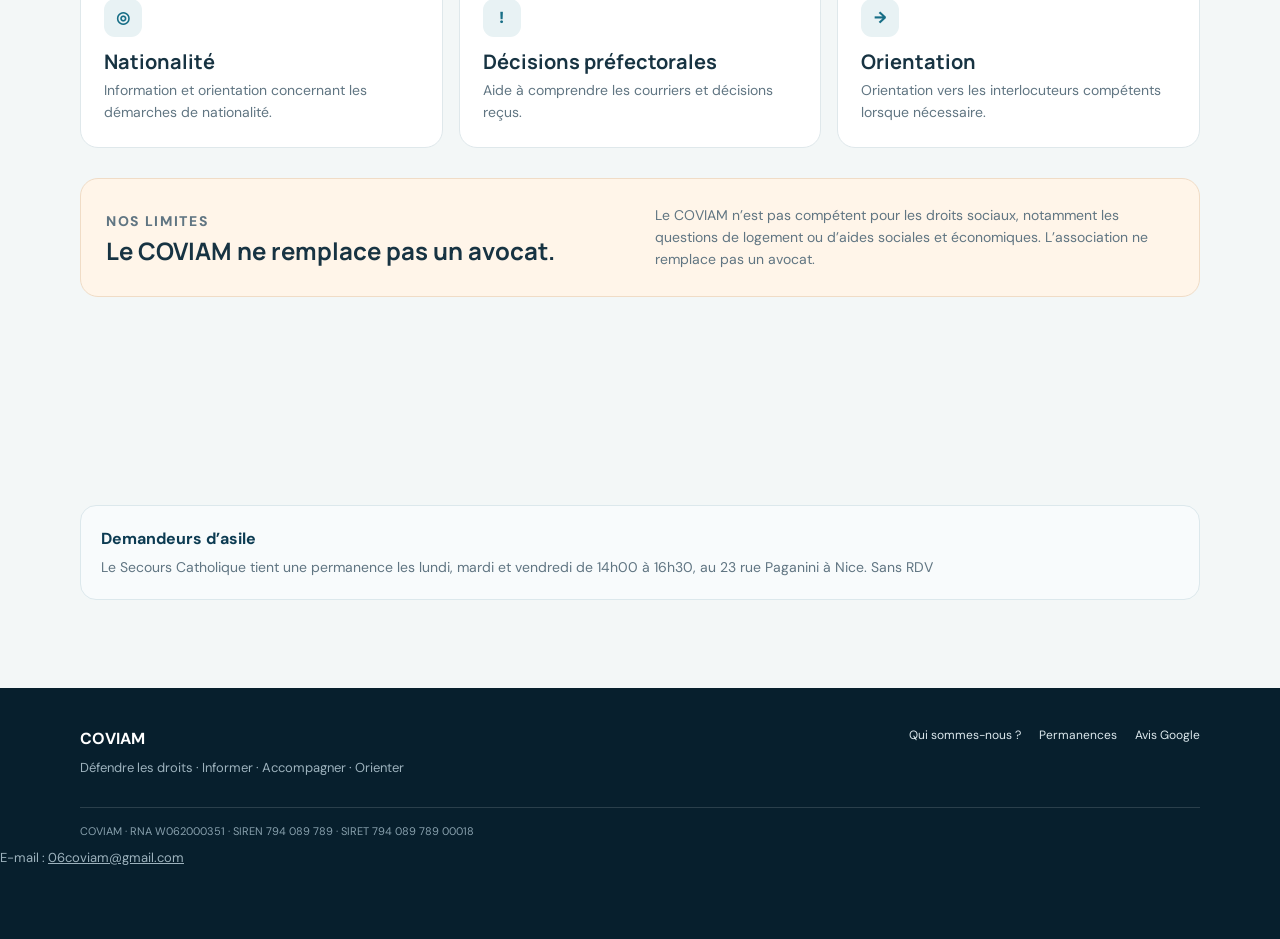
==== commit 84e7c966: "Préciser la présentation et l’engagement du COVIAM" ====
--- a/index.html
+++ b/index.html
@@ -12,7 +12,7 @@
 
 <section class="hero"><div class="wrap narrow">
 <h1>Défendre les droits.<br><em>Informer et accompagner.</em></h1>
-<p class="lead">Le COVIAM informe, accompagne et oriente les personnes étrangères dans leurs démarches administratives et agit pour le respect de leurs droits.</p>
+<p class="lead">Le COVIAM informe, accompagne et oriente les personnes étrangères dans leurs démarches administratives et agit pour le respect des droits des personnes étrangères, avec ou sans papiers, dans les Alpes-Maritimes.</p>
 <div class="pills"><span>✓ Gratuit</span><span>✓ Sans rendez-vous</span><span>✓ Bénévoles</span></div>
 </div></section>
 
